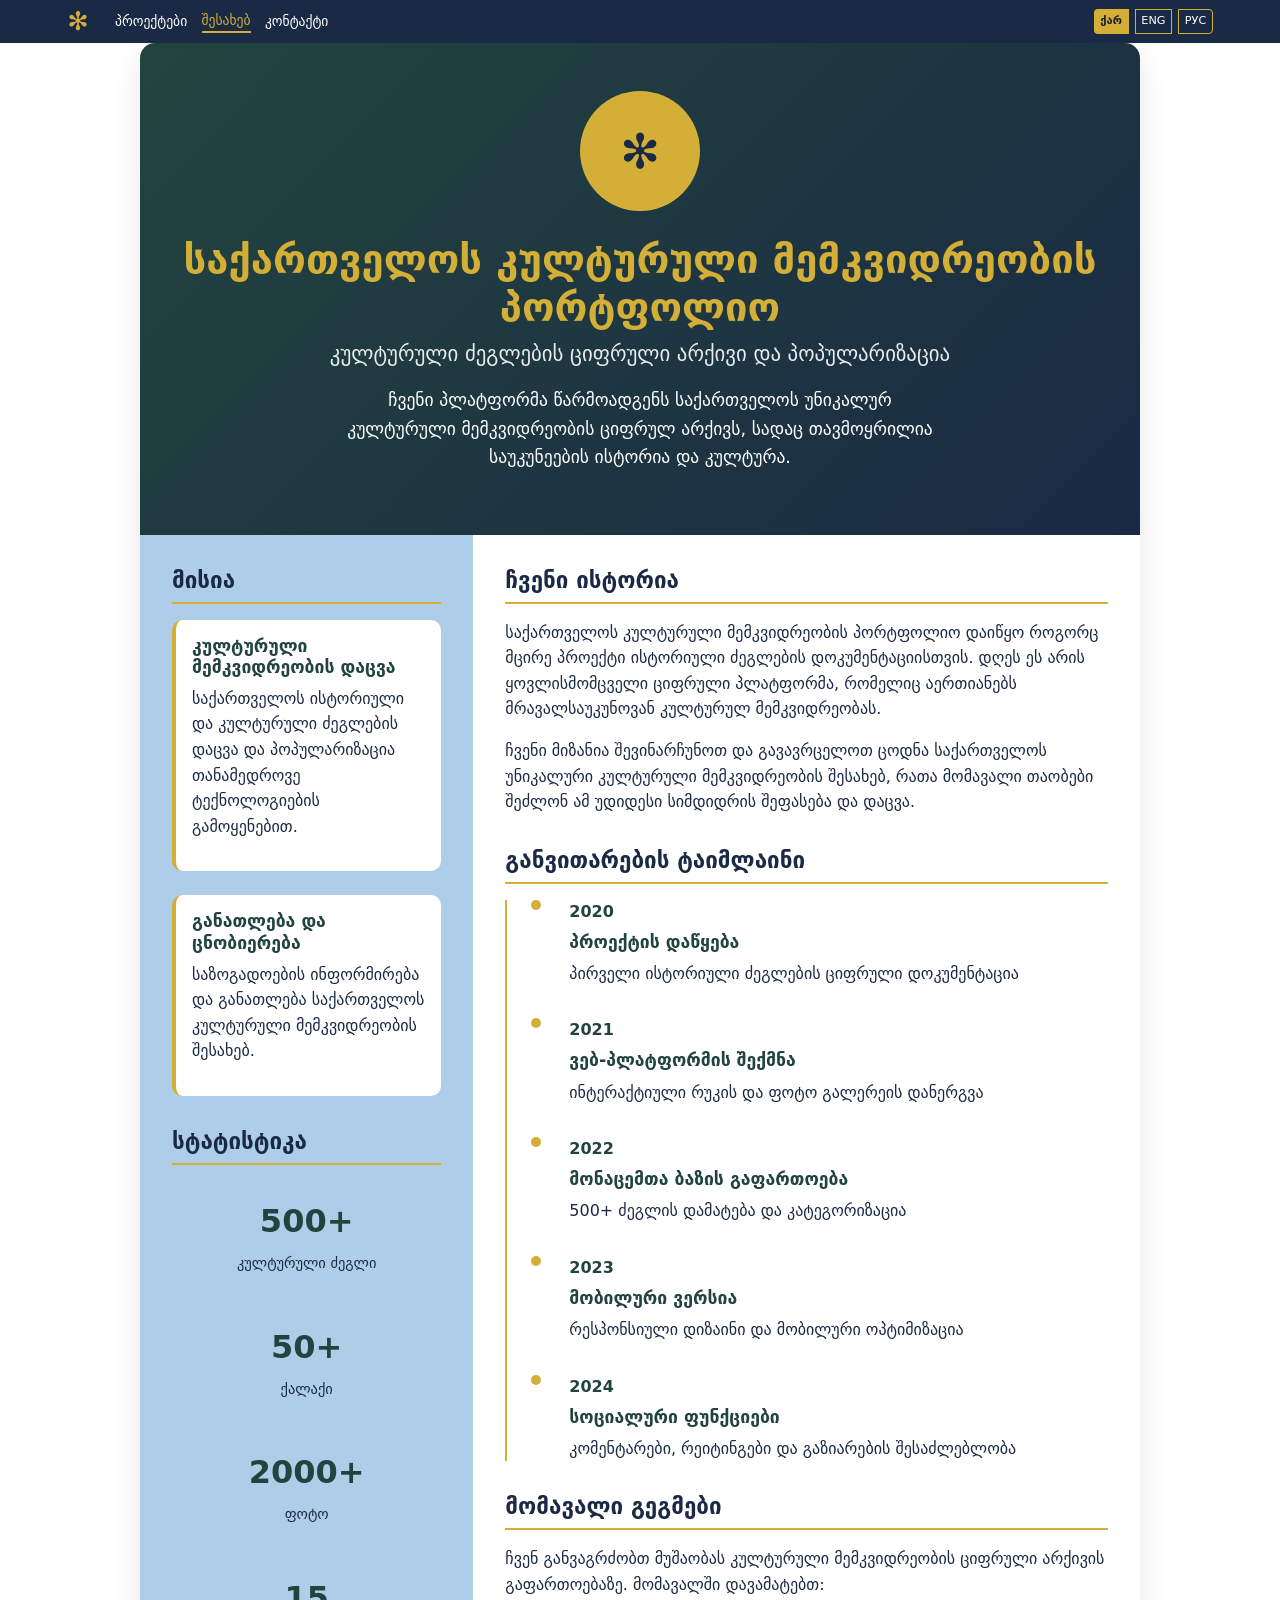
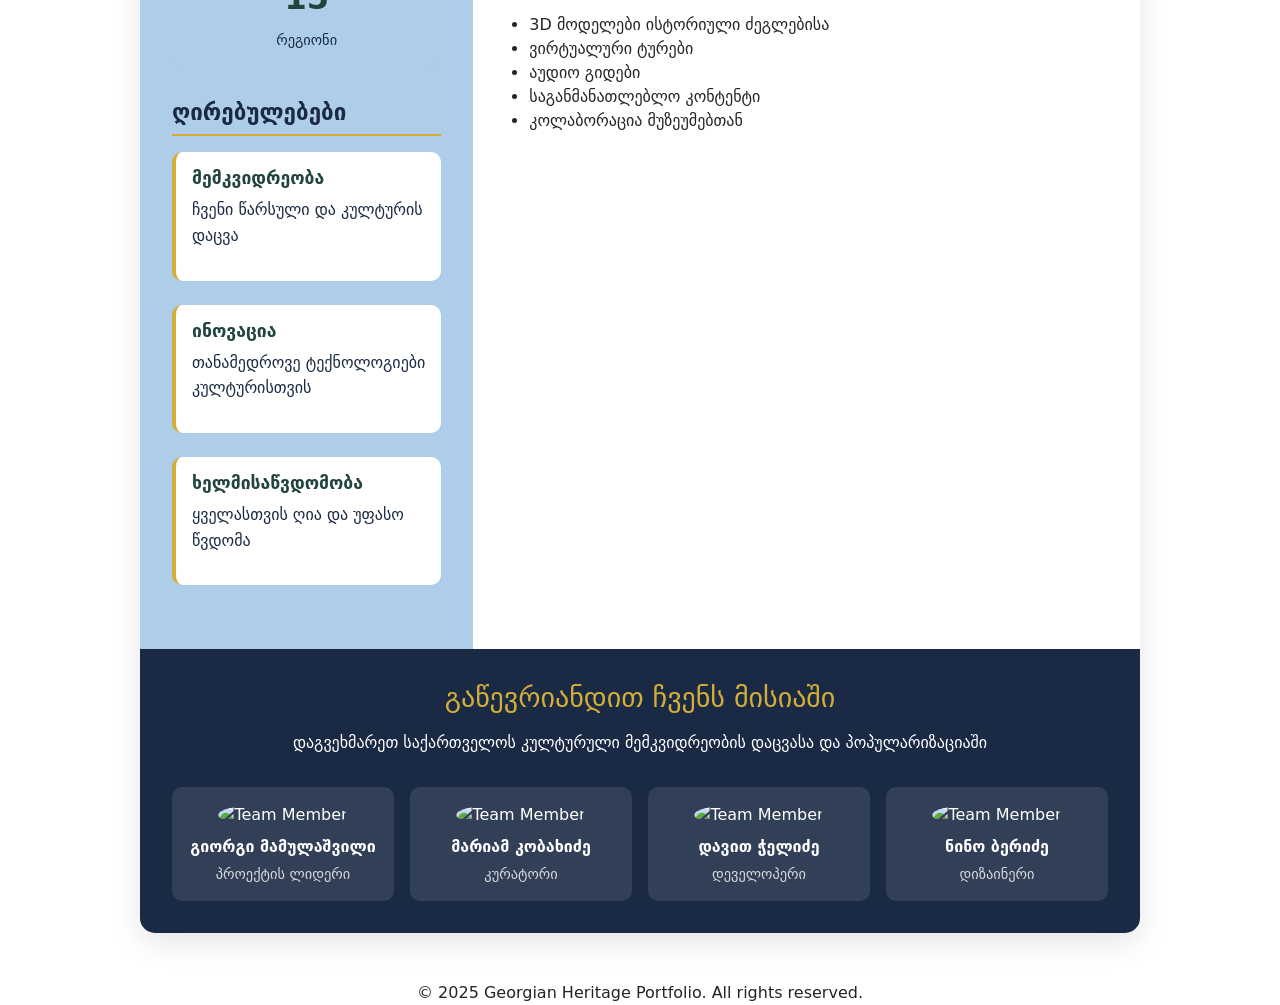
==== about.html @ e286e6bd "Publish from local CMS 2026-06-18 12:29" ====
<!DOCTYPE html>
<html lang="ka">
<head>
    <meta charset="UTF-8">
    <meta name="viewport" content="width=device-width, initial-scale=1.0"/>
    <title>About - Georgian Heritage Portfolio</title>
    <link href="https://fonts.googleapis.com/css2?family=Playfair+Display:wght@700&family=Inter:wght@400;500&display=swap" rel="stylesheet">
    <link rel="stylesheet" href="https://cdn.jsdelivr.net/npm/bootstrap@5.3.0/dist/css/bootstrap.min.css">
    <link rel="stylesheet" href="https://cdn.jsdelivr.net/npm/bootstrap-icons@1.11.0/font/bootstrap-icons.css">
    <link rel="stylesheet" href="static/style.css">
</head>
<body>
    <!-- Header / Navbar -->
    <header class="navbar">
        <div class="container navbar-inner">
            <a href="index.html" class="logo text-white text-decoration-none">✻</a>
            <button class="mobile-menu-btn" id="mobileMenuBtn" type="button" aria-label="მენიუ">
                <i class="bi bi-list"></i>
            </button>
            <nav id="mainNav">
                <a href="index.html" data-i18n="nav.projects">პროექტები</a>
                <a href="about.html" class="active" data-i18n="nav.about">შესახებ</a>
                <a href="contact.html" data-i18n="nav.contact">კონტაქტი</a>
            </nav>
            <div class="navbar-tools">
                <div class="lang-switcher btn-group btn-group-sm" role="group" aria-label="Language">
                    <a href="#" class="btn btn-outline-light" data-lang="ka">ქარ</a>
                    <a href="#" class="btn btn-outline-light" data-lang="en">ENG</a>
                    <a href="#" class="btn btn-outline-light" data-lang="ru">РУС</a>
                </div>
            </div>
        </div>
    </header>

    <main class="container mb-5">
        <style>
        .about-container {
            max-width: 1000px;
            margin: 0 auto;
            background: white;
            border-radius: 15px;
            box-shadow: 0 10px 30px rgba(0, 0, 0, 0.1);
            overflow: hidden;
        }
        .about-header {
            background: linear-gradient(135deg, var(--deep-forest-green) 0%, var(--dark-navy) 100%);
            color: white;
            padding: 3rem 2rem;
            text-align: center;
            position: relative;
        }
        .about-logo {
            width: 120px; height: 120px;
            background: var(--gold-accent);
            border-radius: 50%;
            display: flex; align-items: center; justify-content: center;
            margin: 0 auto 1.5rem;
            font-size: 3rem; font-weight: bold;
            color: var(--dark-navy);
        }
        .about-title {
            font-size: 2.5rem; font-weight: 700;
            margin-bottom: 0.5rem;
            color: var(--gold-accent);
        }
        .about-subtitle {
            font-size: 1.3rem; opacity: 0.9; margin-bottom: 1rem;
        }
        .about-intro {
            max-width: 600px; margin: 0 auto;
            font-size: 1.1rem; line-height: 1.6;
        }
        .about-main {
            display: grid;
            grid-template-columns: 1fr 2fr;
            gap: 0;
        }
        @media (max-width: 768px) {
            .about-main { grid-template-columns: 1fr; }
        }
        .about-sidebar {
            background: var(--frost-blue); padding: 2rem;
        }
        .about-content { padding: 2rem; }
        .about-section { margin-bottom: 2rem; }
        .about-section h3 {
            color: var(--dark-navy); font-size: 1.4rem; font-weight: 600;
            margin-bottom: 1rem; border-bottom: 2px solid var(--gold-accent); padding-bottom: 0.5rem;
        }
        .about-section h4 {
            color: var(--deep-forest-green); font-size: 1.1rem; font-weight: 600; margin-bottom: 0.5rem;
        }
        .about-section p {
            color: var(--dark-navy); line-height: 1.6; margin-bottom: 1rem;
        }
        .mission-item, .value-item {
            margin-bottom: 1.5rem; padding: 1rem;
            background: white; border-radius: 10px; border-left: 4px solid var(--gold-accent);
        }
        .mission-item h4, .value-item h4 { margin-bottom: 0.5rem; color: var(--deep-forest-green); }
        .stats-grid {
            display: grid; grid-template-columns: repeat(auto-fit, minmax(150px, 1fr)); gap: 1rem; margin-top: 1rem;
        }
        .stat-item {
            text-align: center; padding: 1rem; background: var(--frost-blue); border-radius: 10px;
        }
        .stat-number {
            font-size: 2rem; font-weight: bold; color: var(--deep-forest-green); display: block;
        }
        .stat-label { font-size: 0.9rem; color: var(--dark-navy); margin-top: 0.5rem; }
        .timeline { position: relative; padding-left: 2rem; }
        .timeline::before {
            content: ''; position: absolute; left: 0; top: 0; bottom: 0; width: 2px; background: var(--gold-accent);
        }
        .timeline-item { position: relative; margin-bottom: 2rem; padding-left: 2rem; }
        .timeline-item::before {
            content: ''; position: absolute; left: -6px; top: 0;
            width: 10px; height: 10px; background: var(--gold-accent); border-radius: 50%;
        }
        .timeline-year { font-weight: bold; color: var(--deep-forest-green); margin-bottom: 0.5rem; }
        .about-footer {
            background: var(--dark-navy); color: white; text-align: center; padding: 2rem;
        }
        .about-footer h3 { color: var(--gold-accent); margin-bottom: 1rem; }
        .team-grid {
            display: grid; grid-template-columns: repeat(auto-fit, minmax(200px, 1fr)); gap: 1rem; margin-top: 2rem;
        }
        .team-member {
            background: rgba(255, 255, 255, 0.1); padding: 1rem; border-radius: 10px; text-align: center;
        }
        .team-member img {
            width: 80px; height: 80px; border-radius: 50%; margin-bottom: 0.5rem; object-fit: cover;
        }
        .team-name { font-weight: 600; margin-bottom: 0.3rem; }
        .team-role { font-size: 0.9rem; opacity: 0.8; }
        </style>

        <div class="about-container">
            <header class="about-header">
                <div class="about-logo">✻</div>
                <h1 class="about-title">საქართველოს კულტურული მემკვიდრეობის პორტფოლიო</h1>
                <p class="about-subtitle">კულტურული ძეგლების ციფრული არქივი და პოპულარიზაცია</p>
                <div class="about-intro">
                    <p>ჩვენი პლატფორმა წარმოადგენს საქართველოს უნიკალურ კულტურული მემკვიდრეობის ციფრულ არქივს, სადაც თავმოყრილია საუკუნეების ისტორია და კულტურა.</p>
                </div>
            </header>

            <div class="about-main">
                <aside class="about-sidebar">
                    <section class="about-section">
                        <h3>მისია</h3>
                        <div class="mission-item">
                            <h4>კულტურული მემკვიდრეობის დაცვა</h4>
                            <p>საქართველოს ისტორიული და კულტურული ძეგლების დაცვა და პოპულარიზაცია თანამედროვე ტექნოლოგიების გამოყენებით.</p>
                        </div>
                        <div class="mission-item">
                            <h4>განათლება და ცნობიერება</h4>
                            <p>საზოგადოების ინფორმირება და განათლება საქართველოს კულტურული მემკვიდრეობის შესახებ.</p>
                        </div>
                    </section>
                    <section class="about-section">
                        <h3>სტატისტიკა</h3>
                        <div class="stats-grid">
                            <div class="stat-item"><span class="stat-number">500+</span><div class="stat-label">კულტურული ძეგლი</div></div>
                            <div class="stat-item"><span class="stat-number">50+</span><div class="stat-label">ქალაქი</div></div>
                            <div class="stat-item"><span class="stat-number">2000+</span><div class="stat-label">ფოტო</div></div>
                            <div class="stat-item"><span class="stat-number">15</span><div class="stat-label">რეგიონი</div></div>
                        </div>
                    </section>
                    <section class="about-section">
                        <h3>ღირებულებები</h3>
                        <div class="value-item"><h4>მემკვიდრეობა</h4><p>ჩვენი წარსული და კულტურის დაცვა</p></div>
                        <div class="value-item"><h4>ინოვაცია</h4><p>თანამედროვე ტექნოლოგიები კულტურისთვის</p></div>
                        <div class="value-item"><h4>ხელმისაწვდომობა</h4><p>ყველასთვის ღია და უფასო წვდომა</p></div>
                    </section>
                </aside>

                <main class="about-content">
                    <section class="about-section">
                        <h3>ჩვენი ისტორია</h3>
                        <p>საქართველოს კულტურული მემკვიდრეობის პორტფოლიო დაიწყო როგორც მცირე პროექტი ისტორიული ძეგლების დოკუმენტაციისთვის. დღეს ეს არის ყოვლისმომცველი ციფრული პლატფორმა, რომელიც აერთიანებს მრავალსაუკუნოვან კულტურულ მემკვიდრეობას.</p>
                        <p>ჩვენი მიზანია შევინარჩუნოთ და გავავრცელოთ ცოდნა საქართველოს უნიკალური კულტურული მემკვიდრეობის შესახებ, რათა მომავალი თაობები შეძლონ ამ უდიდესი სიმდიდრის შეფასება და დაცვა.</p>
                    </section>
                    <section class="about-section">
                        <h3>განვითარების ტაიმლაინი</h3>
                        <div class="timeline">
                            <div class="timeline-item"><div class="timeline-year">2020</div><h4>პროექტის დაწყება</h4><p>პირველი ისტორიული ძეგლების ციფრული დოკუმენტაცია</p></div>
                            <div class="timeline-item"><div class="timeline-year">2021</div><h4>ვებ-პლატფორმის შექმნა</h4><p>ინტერაქტიული რუკის და ფოტო გალერეის დანერგვა</p></div>
                            <div class="timeline-item"><div class="timeline-year">2022</div><h4>მონაცემთა ბაზის გაფართოება</h4><p>500+ ძეგლის დამატება და კატეგორიზაცია</p></div>
                            <div class="timeline-item"><div class="timeline-year">2023</div><h4>მობილური ვერსია</h4><p>რესპონსიული დიზაინი და მობილური ოპტიმიზაცია</p></div>
                            <div class="timeline-item"><div class="timeline-year">2024</div><h4>სოციალური ფუნქციები</h4><p>კომენტარები, რეიტინგები და გაზიარების შესაძლებლობა</p></div>
                        </div>
                    </section>
                    <section class="about-section">
                        <h3>მომავალი გეგმები</h3>
                        <p>ჩვენ განვაგრძობთ მუშაობას კულტურული მემკვიდრეობის ციფრული არქივის გაფართოებაზე. მომავალში დავამატებთ:</p>
                        <ul style="padding-left: 1.5rem;">
                            <li>3D მოდელები ისტორიული ძეგლებისა</li>
                            <li>ვირტუალური ტურები</li>
                            <li>აუდიო გიდები</li>
                            <li>საგანმანათლებლო კონტენტი</li>
                            <li>კოლაბორაცია მუზეუმებთან</li>
                        </ul>
                    </section>
                </main>
            </div>

            <footer class="about-footer">
                <h3>გაწევრიანდით ჩვენს მისიაში</h3>
                <p>დაგვეხმარეთ საქართველოს კულტურული მემკვიდრეობის დაცვასა და პოპულარიზაციაში</p>
                <div class="team-grid">
                    <div class="team-member">
                        <img src="https://images.unsplash.com/photo-1472099645785-5658abf4ff4e?w=200&h=200&fit=crop&crop=face" alt="Team Member">
                        <div class="team-name">გიორგი მამულაშვილი</div>
                        <div class="team-role">პროექტის ლიდერი</div>
                    </div>
                    <div class="team-member">
                        <img src="https://images.unsplash.com/photo-1494790108755-2616b612b786?w=200&h=200&fit=crop&crop=face" alt="Team Member">
                        <div class="team-name">მარიამ კობახიძე</div>
                        <div class="team-role">კურატორი</div>
                    </div>
                    <div class="team-member">
                        <img src="https://images.unsplash.com/photo-1507003211169-0a1dd7228f2d?w=200&h=200&fit=crop&crop=face" alt="Team Member">
                        <div class="team-name">დავით ჭელიძე</div>
                        <div class="team-role">დეველოპერი</div>
                    </div>
                    <div class="team-member">
                        <img src="https://images.unsplash.com/photo-1438761681033-6461ffad8d80?w=200&h=200&fit=crop&crop=face" alt="Team Member">
                        <div class="team-name">ნინო ბერიძე</div>
                        <div class="team-role">დიზაინერი</div>
                    </div>
                </div>
            </footer>
        </div>
    </main>

    <footer>
        <div class="container text-center">
            &copy; 2025 Georgian Heritage Portfolio. All rights reserved.
        </div>
    </footer>

    <script src="https://cdn.jsdelivr.net/npm/bootstrap@5.3.0/dist/js/bootstrap.bundle.min.js"></script>
    <script src="static/i18n.js"></script>
    <script>
    var mobileMenuBtn = document.getElementById('mobileMenuBtn');
    var mainNav = document.getElementById('mainNav');
    function checkScreenSize() { if (window.innerWidth > 991) mainNav.classList.remove('mobile-menu-open'); }
    mobileMenuBtn.addEventListener('click', function() { mainNav.classList.toggle('mobile-menu-open'); });
    document.querySelectorAll('#mainNav a').forEach(function(link) {
        link.addEventListener('click', function() { mainNav.classList.remove('mobile-menu-open'); });
    });
    checkScreenSize();
    window.addEventListener('resize', checkScreenSize);
    </script>
</body>
</html>
---- static/style.css ----
/* ===== ROOT COLORS ===== */
:root {
  --frost-blue: #ADCDE9;
  --deep-forest-green: #22443E;
  --snow-white: #FAFAFA;
  --gold-accent: #D4AF37;
  --dark-navy: #1A2A44;
}

/* ===== RESET & BASE ===== */
* {
  margin: 0; 
  padding: 0; 
  box-sizing: border-box;
}

html, body {
  margin: 0;
  padding: 0;
  overflow-x: hidden;
}

.container {
  max-width: 1200px;
  margin: 0 auto;
  padding: 0 20px;
}

/* Mobile container adjustments */
@media (max-width: 576px) {
  .container {
    padding: 0 15px;
  }
}

img { 
  width: 100%; 
  height: 100%; 
  object-fit: cover; 
}

/* ===== NAVBAR ===== */
.navbar, .bg-primary {
  background: var(--dark-navy) !important;
  padding: 0.55rem 0;
  position: sticky; 
  top: 0; 
  z-index: 1030;
}

.navbar-inner {
  display: flex;
  align-items: center;
  gap: 0.5rem 0.75rem;
  flex-wrap: nowrap;
}

.navbar .logo {
  flex: 0 0 auto;
  font-size: 1.6rem;
  line-height: 1;
  color: var(--gold-accent) !important;
}

nav#mainNav {
  display: flex;
  align-items: center;
  flex: 0 1 auto;
  min-width: 0;
}

.navbar-tools {
  display: flex;
  align-items: center;
  gap: 0.35rem;
  margin-left: auto;
  flex: 0 0 auto;
}

.navbar-search {
  margin: 0;
}

.navbar-search .form-control {
  width: 9.5rem;
  min-width: 5.5rem;
}

.navbar-tools .btn-outline-light {
  padding: 0.2rem 0.45rem;
  font-size: 0.78rem;
  white-space: nowrap;
}

.lang-switcher .btn {
  padding: 0.15rem 0.35rem;
  font-size: 0.7rem;
}

.navbar .container, .bg-primary .container {
  display: flex; 
  justify-content: space-between; 
  align-items: center;
}

.logo, a.text-white {
  font-size: 2rem; 
  color: var(--gold-accent) !important;
  text-decoration: none !important;
}

/* Mobile logo */
@media (max-width: 768px) {
  .logo, a.text-white {
    font-size: 1.5rem;
  }
}

nav a, .navbar a, .bg-primary a {
  color: white; 
  margin: 0 0.45rem; 
  text-decoration: none; 
  font-weight: 500;
  font-size: 0.85rem;
  white-space: nowrap;
  transition: 0.3s;
}

nav a:hover, nav a.active, 
.navbar a:hover, .navbar a.active {
  color: var(--gold-accent) !important;
  border-bottom: 2px solid var(--gold-accent);
}

.search, .bi { 
  font-size: 1.3rem; 
  cursor: pointer; 
}

/* Mobile Menu Button */
.mobile-menu-btn {
  display: flex;
  background: transparent;
  border: none;
  color: var(--gold-accent);
  font-size: 1.5rem;
  cursor: pointer;
  padding: 0.5rem;
}

/* Hide mobile menu button on desktop */
@media (min-width: 992px) {
  .mobile-menu-btn {
    display: none !important;
  }
  
  nav#mainNav {
    display: flex !important;
  }
}


/* Map styling */
#map {
  border-radius: 15px;
  box-shadow: 0 10px 30px rgba(0, 0, 0, 0.3);
}

/* Mobile map adjustments */
@media (max-width: 768px) {
  #map {
    height: 250px !important;
    margin-top: 20px;
    margin-bottom: 15px;
  }
}

@media (max-width: 480px) {
  #map {
    height: 200px !important;
    margin-top: 15px;
    margin-bottom: 10px;
  }
}

.hero p {
  font-size: 1.3rem;
  margin-bottom: 1.5rem;
  color: var(--frost-blue);
}

.cta-btn {
  background: var(--gold-accent);
  color: var(--dark-navy);
  border: none;
  padding: 1rem 2rem;
  font-weight: bold;
  font-size: 1rem;
  border-radius: 4px;
  cursor: pointer;
  transition: 0.3s;
}

.cta-btn:hover {
  background: white;
  color: var(--dark-navy);
}

/* ===== CARDS ===== */
.cards, .project-card, .card {
  display: flex;
  gap: 2rem;
  margin: 1rem auto;
  flex-wrap: wrap;
  justify-content: center;
}

.card, .project-card {
  width: 300px;
  background: var(--dark-navy);
  border-radius: 16px;
  overflow: hidden;
  box-shadow: 0 10px 20px rgba(0,0,0,0.1);
  transition: transform 0.3s;
  color: white;
}

.card:hover, .project-card:hover {
  transform: translateY(-10px);
}

.card img, .card-img-top {
  height: 200px;
  border-radius: 16px 16px 16px 16px; /* Rounded top corners only */
}

.card h3, .card h5, .card-title {
  color: white;
  text-align: center;
  padding: 0.5rem 0 0.5rem;
  font-size: 1.4rem;
}

/* Mobile card titles */
@media (max-width: 576px) {
  .card h3, .card h5, .card-title {
    font-size: 1.2rem;
    padding: 0.4rem 0 0.4rem;
  }
}




/* ===== BUTTON STYLES ===== */
.btn-outline-light {
  color: white;
  border-color: var(--gold-accent);
}

.btn-outline-light:hover {
  background-color: var(--gold-accent);
  color: var(--dark-navy);
  border-color: var(--gold-accent);
}

.btn-light {
  background-color: var(--gold-accent);
  color: var(--dark-navy);
  border-color: var(--gold-accent);
}

.btn-light:hover {
  background-color: white;
  color: var(--dark-navy);
  border-color: white;
}

/* ===== FLASH MESSAGES ===== */
.alert {
  margin-bottom: 1rem;
}

/* Mobile flash messages */
@media (max-width: 576px) {
  .alert {
    margin-bottom: 0.5rem;
    padding: 0.75rem 1rem;
    font-size: 0.9rem;
  }
}

/* ===== MAIN CONTENT ===== */
main.container {
  margin-bottom: 2rem;
}

/* Mobile main content */
@media (max-width: 576px) {
  main.container {
    margin-bottom: 1rem;
  }
}

/* ===== USER MENU ===== */
.dropdown-menu {
  background: var(--dark-navy);
  border: 1px solid var(--gold-accent);
}

.dropdown-item {
  color: white;
}

.dropdown-item:hover {
  background: var(--gold-accent);
  color: var(--dark-navy);
}

/* Mobile user menu */
@media (max-width: 768px) {
  .dropdown-toggle {
    font-size: 0.9rem;
    padding: 0.4rem 0.8rem;
  }

  .dropdown-menu {
    min-width: 200px;
  }
}

/* ===== FILTERS ===== */
.form-check-label {
  color: var(--dark-navy);
}

/* ===== RESPONSIVE ===== */
@media (max-width: 991px) {
  /* Navbar mobile */
  .navbar-inner {
    flex-wrap: wrap;
    gap: 0.5rem;
    padding: 0.5rem 0;
    width: 100%;
  }

  .navbar-tools {
    order: 3;
    width: 100%;
    margin-left: 0;
    justify-content: flex-start;
    flex-wrap: wrap;
  }

  .mobile-menu-btn {
    margin-left: auto;
  }

  nav#mainNav {
    display: none;
    order: 4;
    width: 100%;
  }

  nav.mobile-menu-open {
    display: flex;
    flex-direction: column;
    width: 100%;
    background: var(--dark-navy);
    padding: 0.5rem 0;
  }

  nav a {
    margin: 0.35rem 0;
    padding: 0.35rem 0.5rem;
  }

  /* Hero mobile */
  .hero {
    height: 50vh;
    align-items: flex-end;
    padding-bottom: 2rem;
    text-align: center;
  }

 

  .cta-btn {
    padding: 0.8rem 1.5rem;
    font-size: 0.9rem;
    width: 100%;
    max-width: 300px;
  }

  /* Cards mobile */
  #projectsContainer {
    flex-wrap: wrap !important;
    justify-content: center;
    gap: 16px !important;
  }

  .project-card, .card {
    width: 100% !important;
    max-width: 300px !important;
    flex: 0 0 auto !important;
  }

  /* Filters mobile */
  .offcanvas {
    width: 100% !important;
  }

  .form-check-label {
    font-size: 0.95rem;
  }

  h6 {
    font-size: 1rem;
  }

  /* Buttons mobile */
  .btn-outline-light {
    padding: 0.5rem 1rem;
    font-size: 0.85rem;
  }

  
  /* Search input mobile */
  input.form-control {
    font-size: 16px; /* Prevents zoom on iOS */
    width: 150px !important;
  }
}

@media (max-width: 480px) {
  .hero h1 {
    font-size: 2rem;
  }

  .hero {
    height: 40vh;
  }

  .card, .project-card {
    width: 100% !important;
    max-width: 100% !important;
  }

  .card img, .card-img-top {
    height: 250px;
    object-fit: cover;
    border-radius: 16px 16px 0 0;
  }

  nav a {
    margin: 0;
    padding: 0.75rem 1rem;
    font-size: 1rem;
    display: block;
    text-align: center;
    border-radius: 4px;
  }

  .btn-outline-light {
    padding: 0.4rem 0.8rem;
    font-size: 0.75rem;
  }

  footer {
    font-size: 0.85rem;
    padding: 1.5rem 0;
  }
}

/* ===== TOUCH DEVICE OPTIMIZATIONS ===== */
@media (hover: none) and (pointer: coarse) {
  /* Touch devices - remove hover effects that don't work */
  .card:hover, .project-card:hover {
    transform: none;
  }

  /* Make touch targets bigger */
  button, a, .clickable-card {
    min-height: 44px;
    min-width: 44px;
    display: inline-flex;
    align-items: center;
    justify-content: center;
  }

  /* Larger touch targets for form elements */
  input, select, textarea {
    min-height: 44px;
    font-size: 16px;
  }

  /* Filter checkboxes need larger touch targets */
  .form-check-input {
    width: 20px;
    height: 20px;
    margin-top: 0.1rem;
  }

  .form-check-label {
    padding-left: 0.5rem;
    min-height: 24px;
    display: flex;
    align-items: center;
  }
}

.fb-like-active {
    color: #1877f2 !important;
}

.fb-emoji {
    font-size: 16px;
    cursor: pointer;
    margin: 0 4px;
}

.fb-loading {
    opacity: 0.6;
    pointer-events: none;
}

/* Responsive adjustments */
@media (max-width: 768px) {
    .fb-comment {
        margin-bottom: 12px;
    }
    
    .fb-comment-avatar {
        width: 28px;
        height: 28px;
        margin-right: 6px;
    }
    
    .fb-compose-input {
        font-size: 14px;
    }
    
    .fb-comment-media img {
        max-width: 200px;
    }
}

/* Animation for new comments */
@keyframes slideIn {
    from {
        opacity: 0;
        transform: translateY(-10px);
    }
    to {
        opacity: 1;
        transform: translateY(0);
    }
}

.fb-new-comment {
    animation: slideIn 0.3s ease-out;
}

/* Category Filter Styles */
.filter-checkbox {
    margin-right: 8px;
}

/* Mobile responsive styles for category filters */
@media (max-width: 576px) {
    .form-check {
        margin-bottom: 8px;
    }
    
    .form-check-label {
        font-size: 0.9rem;
        white-space: nowrap;
        overflow: hidden;
        text-overflow: ellipsis;
    }
    
    h6 {
        font-weight: bold;
        margin-bottom: 10px;
        color: #495057;
        border-bottom: 2px solid #dee2e6;
        padding-bottom: 5px;
    }
    
    .row.mb-4 {
        background-color: #f8f9fa;
        padding: 15px;
        border-radius: 8px;
        border: 1px solid #dee2e6;
        margin-bottom: 20px !important;
    }
    
    .col-6 {
        padding-left: 8px;
        padding-right: 8px;
    }
}

@media (min-width: 577px) and (max-width: 768px) {
    .form-check-label {
        font-size: 0.95rem;
    }
    
    .row.mb-4 {
        background-color: #f8f9fa;
        padding: 12px;
        border-radius: 6px;
        border: 1px solid #dee2e6;
    }
}

/* Sidepanel Styles */
.offcanvas {
    width: 300px !important;
}

.offcanvas-header {
    background-color: #f8f9fa;
    border-bottom: 1px solid #dee2e6;
}

.offcanvas-title {
    color: #495057;
    font-weight: 600;
}

.filter-section {
    border-bottom: 1px solid #e9ecef;
    padding-bottom: 1rem;
    margin-bottom: 1rem;
}

.filter-section:last-child {
    border-bottom: none;
    margin-bottom: 0;
}

/* Mobile responsiveness for sidepanel */
@media (max-width: 576px) {
    .offcanvas {
        width: 280px !important;
    }
    
    .offcanvas-body {
        padding: 1rem;
    }
    
    .form-check {
        margin-bottom: 10px;
    }
    
    .form-check-input {
        margin-top: 0.25rem;
    }

    /* Make filter button smaller on very small screens */
    .btn-outline-light {
        padding: 0.4rem 0.8rem;
        font-size: 0.8rem;
    }
}

/* Project Description Styling */
.project-description {
    white-space: pre-line;
    word-wrap: break-word;
    line-height: 1.6;
    font-family: inherit;
    font-size: 1rem;
}

.project-description p {
    margin-bottom: 1rem;
}

/* Remove excessive line breaks in description */
.project-description br + br {
    display: none;
}

/* Clickable Project Cards */
.clickable-card {
    transition: transform 0.2s ease, box-shadow 0.2s ease;
}

.clickable-card:hover {
    transform: translateY(-5px);
    box-shadow: 0 8px 25px rgba(0, 0, 0, 0.15) !important;
}

.clickable-card:hover .card {
    border-color: #0d6efd;
}

.clickable-card:active {
    transform: translateY(-2px);
}

/* Make sure images in clickable cards are not selectable */
.clickable-card img {
    user-select: none;
    -webkit-user-select: none;
    -moz-user-select: none;
    -ms-user-select: none;
}

/* Center project card titles */
.card-title {
    text-align: center;
}

/* Reduce spacing in project cards */
.card .card-body {
    padding: 0.5rem 1rem;  /* Reduced from Bootstrap's default 1rem */
}
.project-title {
  color: var(--dark-navy);  /* მუქი ფერი ღია ფონზე */
  font-size: 2rem;  /* გამსხვილებული ზომა */
  font-weight: 600;
  text-align: center;
  margin-bottom: 2rem;
}

/* Mobile version of project title */
@media (max-width: 767px) {
  .project-title {
    font-size: 1.8rem;  /* Smaller on mobile */
    margin-bottom: 1.5rem;
  }
}

.lang-switcher .btn.active,
.lang-switcher .btn.active:hover,
.lang-switcher .btn.active:focus {
  background-color: var(--gold-accent, #c9a227) !important;
  border-color: var(--gold-accent, #c9a227) !important;
  color: #1a1a2e !important;
  font-weight: 600;
}
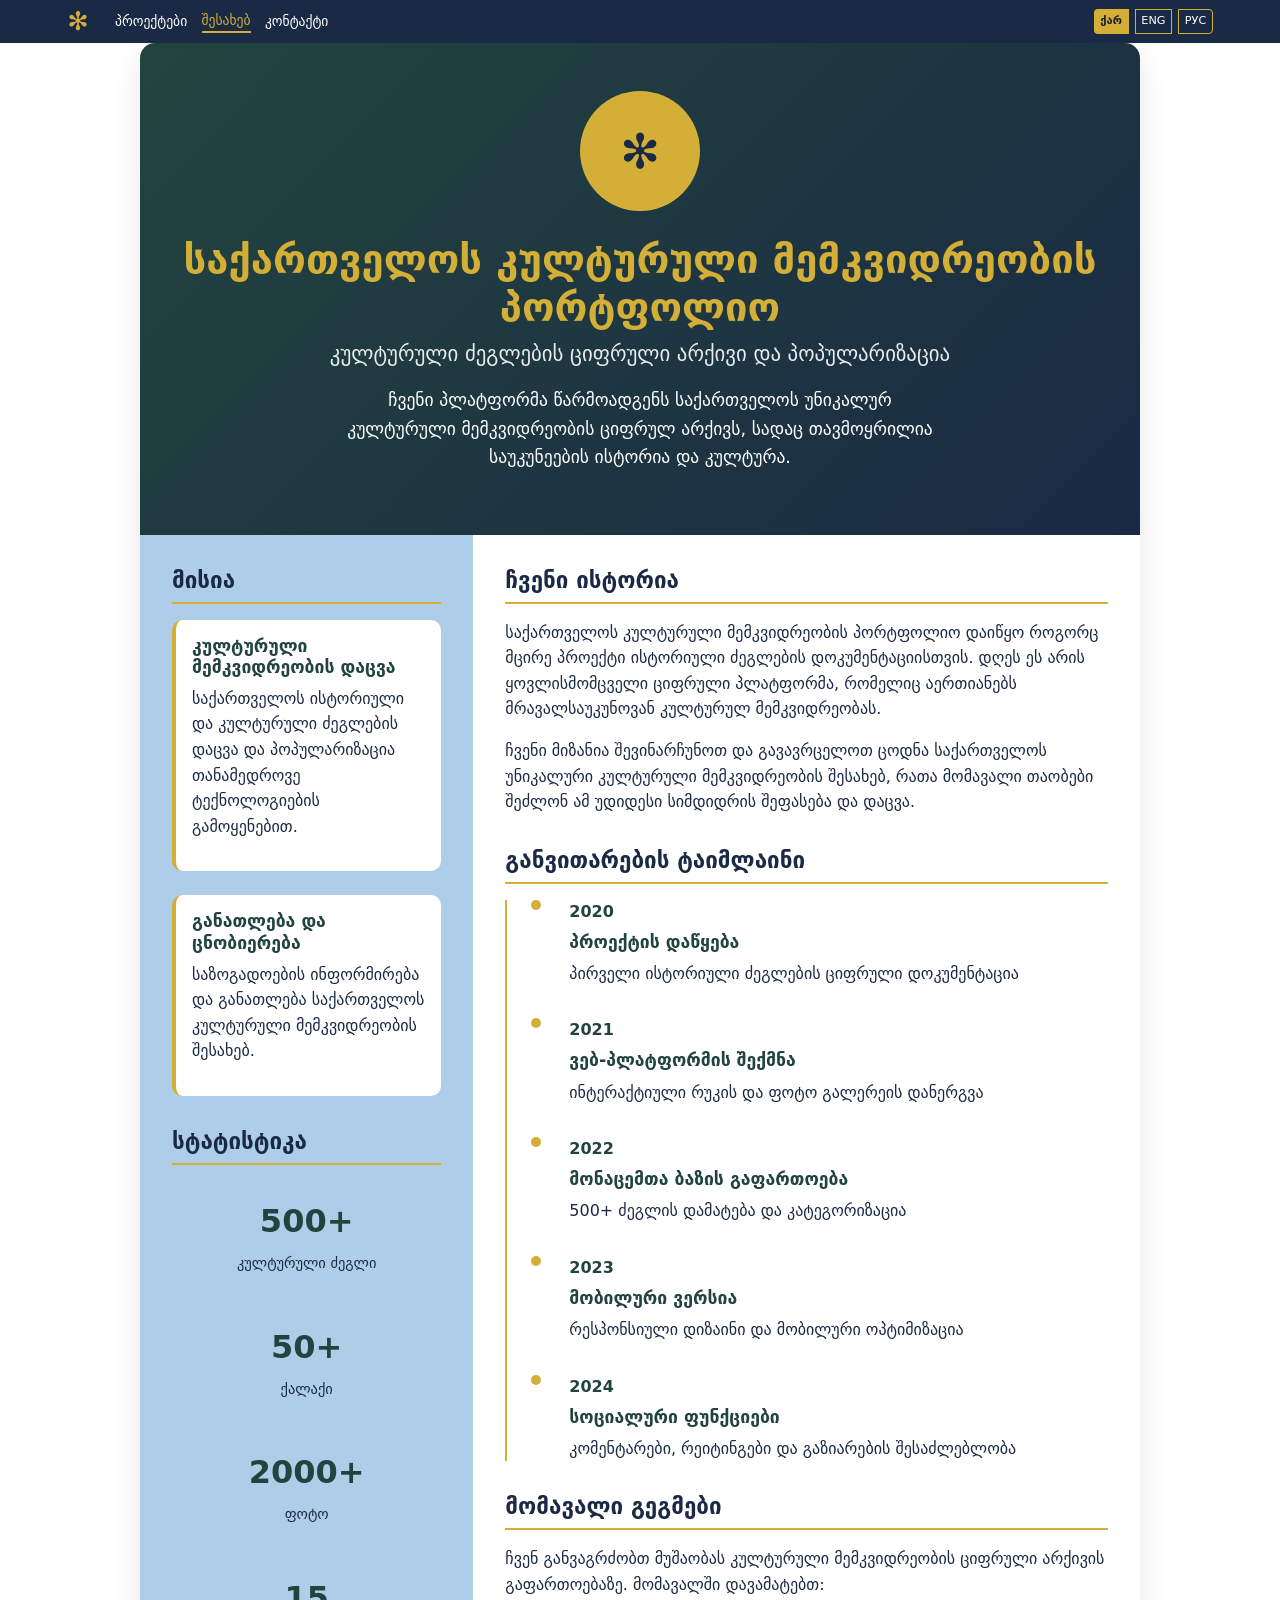
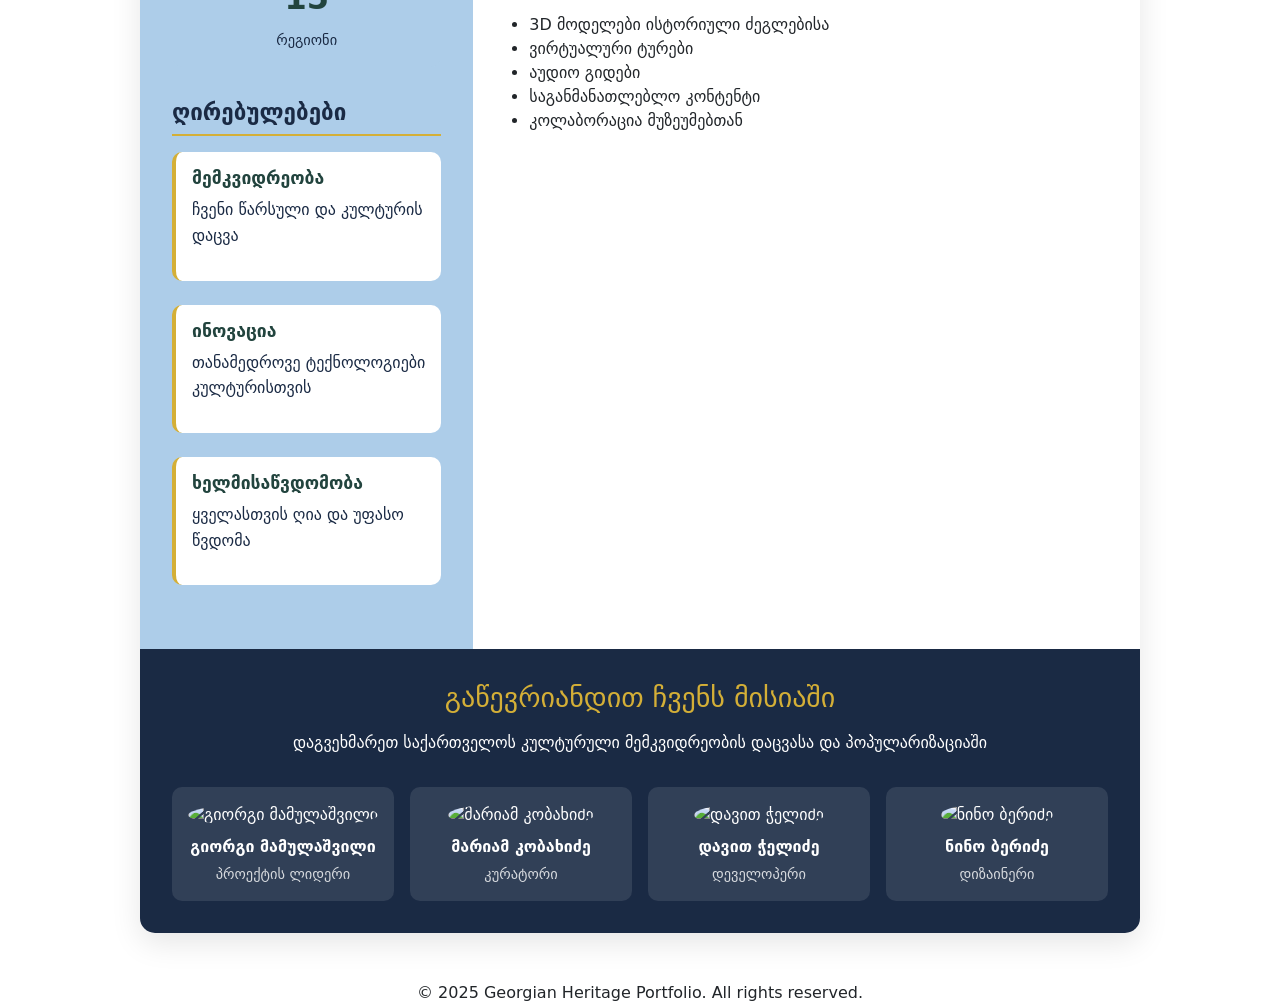
==== commit 1913210d: "Publish from local CMS 2026-06-18 14:11" ====
--- a/about.html
+++ b/about.html
@@ -3,235 +3,468 @@
 <head>
     <meta charset="UTF-8">
     <meta name="viewport" content="width=device-width, initial-scale=1.0"/>
-    <title>About - Georgian Heritage Portfolio</title>
+    <title>Kepu</title>
+    <link rel="icon" href="static/favicon.svg" type="image/svg+xml">
+<link rel="apple-touch-icon" href="static/favicon.svg">
     <link href="https://fonts.googleapis.com/css2?family=Playfair+Display:wght@700&family=Inter:wght@400;500&display=swap" rel="stylesheet">
     <link rel="stylesheet" href="https://cdn.jsdelivr.net/npm/bootstrap@5.3.0/dist/css/bootstrap.min.css">
     <link rel="stylesheet" href="https://cdn.jsdelivr.net/npm/bootstrap-icons@1.11.0/font/bootstrap-icons.css">
     <link rel="stylesheet" href="static/style.css">
 </head>
 <body>
-    <!-- Header / Navbar -->
-    <header class="navbar">
-        <div class="container navbar-inner">
+    
+    
+<header class="navbar">
+    <div class="container navbar-inner">
+        <div class="navbar-start">
             <a href="index.html" class="logo text-white text-decoration-none">✻</a>
             <button class="mobile-menu-btn" id="mobileMenuBtn" type="button" aria-label="მენიუ">
                 <i class="bi bi-list"></i>
             </button>
             <nav id="mainNav">
-                <a href="index.html" data-i18n="nav.projects">პროექტები</a>
+                <a href="index.html" class="" data-i18n="nav.projects">პროექტები</a>
                 <a href="about.html" class="active" data-i18n="nav.about">შესახებ</a>
-                <a href="contact.html" data-i18n="nav.contact">კონტაქტი</a>
+                <a href="contact.html" class="" data-i18n="nav.contact">კონტაქტი</a>
             </nav>
-            <div class="navbar-tools">
-                <div class="lang-switcher btn-group btn-group-sm" role="group" aria-label="Language">
-                    <a href="#" class="btn btn-outline-light" data-lang="ka">ქარ</a>
-                    <a href="#" class="btn btn-outline-light" data-lang="en">ENG</a>
-                    <a href="#" class="btn btn-outline-light" data-lang="ru">РУС</a>
-                </div>
+        </div>
+        
+        <div class="navbar-end">
+            
+            <div class="lang-switcher btn-group btn-group-sm" role="group" aria-label="Language">
+                <a href="#" class="btn btn-outline-light" data-lang="ka">ქარ</a>
+                <a href="#" class="btn btn-outline-light" data-lang="en">ENG</a>
+                <a href="#" class="btn btn-outline-light" data-lang="ru">РУС</a>
             </div>
         </div>
-    </header>
+    </div>
+</header>
 
     <main class="container mb-5">
         <style>
-        .about-container {
-            max-width: 1000px;
-            margin: 0 auto;
-            background: white;
-            border-radius: 15px;
-            box-shadow: 0 10px 30px rgba(0, 0, 0, 0.1);
-            overflow: hidden;
-        }
-        .about-header {
-            background: linear-gradient(135deg, var(--deep-forest-green) 0%, var(--dark-navy) 100%);
-            color: white;
-            padding: 3rem 2rem;
-            text-align: center;
-            position: relative;
-        }
-        .about-logo {
-            width: 120px; height: 120px;
-            background: var(--gold-accent);
-            border-radius: 50%;
-            display: flex; align-items: center; justify-content: center;
-            margin: 0 auto 1.5rem;
-            font-size: 3rem; font-weight: bold;
-            color: var(--dark-navy);
-        }
-        .about-title {
-            font-size: 2.5rem; font-weight: 700;
-            margin-bottom: 0.5rem;
-            color: var(--gold-accent);
-        }
-        .about-subtitle {
-            font-size: 1.3rem; opacity: 0.9; margin-bottom: 1rem;
-        }
-        .about-intro {
-            max-width: 600px; margin: 0 auto;
-            font-size: 1.1rem; line-height: 1.6;
-        }
-        .about-main {
-            display: grid;
-            grid-template-columns: 1fr 2fr;
-            gap: 0;
-        }
-        @media (max-width: 768px) {
-            .about-main { grid-template-columns: 1fr; }
-        }
-        .about-sidebar {
-            background: var(--frost-blue); padding: 2rem;
-        }
-        .about-content { padding: 2rem; }
-        .about-section { margin-bottom: 2rem; }
-        .about-section h3 {
-            color: var(--dark-navy); font-size: 1.4rem; font-weight: 600;
-            margin-bottom: 1rem; border-bottom: 2px solid var(--gold-accent); padding-bottom: 0.5rem;
-        }
-        .about-section h4 {
-            color: var(--deep-forest-green); font-size: 1.1rem; font-weight: 600; margin-bottom: 0.5rem;
-        }
-        .about-section p {
-            color: var(--dark-navy); line-height: 1.6; margin-bottom: 1rem;
-        }
-        .mission-item, .value-item {
-            margin-bottom: 1.5rem; padding: 1rem;
-            background: white; border-radius: 10px; border-left: 4px solid var(--gold-accent);
-        }
-        .mission-item h4, .value-item h4 { margin-bottom: 0.5rem; color: var(--deep-forest-green); }
-        .stats-grid {
-            display: grid; grid-template-columns: repeat(auto-fit, minmax(150px, 1fr)); gap: 1rem; margin-top: 1rem;
-        }
-        .stat-item {
-            text-align: center; padding: 1rem; background: var(--frost-blue); border-radius: 10px;
-        }
-        .stat-number {
-            font-size: 2rem; font-weight: bold; color: var(--deep-forest-green); display: block;
-        }
-        .stat-label { font-size: 0.9rem; color: var(--dark-navy); margin-top: 0.5rem; }
-        .timeline { position: relative; padding-left: 2rem; }
-        .timeline::before {
-            content: ''; position: absolute; left: 0; top: 0; bottom: 0; width: 2px; background: var(--gold-accent);
-        }
-        .timeline-item { position: relative; margin-bottom: 2rem; padding-left: 2rem; }
-        .timeline-item::before {
-            content: ''; position: absolute; left: -6px; top: 0;
-            width: 10px; height: 10px; background: var(--gold-accent); border-radius: 50%;
-        }
-        .timeline-year { font-weight: bold; color: var(--deep-forest-green); margin-bottom: 0.5rem; }
-        .about-footer {
-            background: var(--dark-navy); color: white; text-align: center; padding: 2rem;
-        }
-        .about-footer h3 { color: var(--gold-accent); margin-bottom: 1rem; }
-        .team-grid {
-            display: grid; grid-template-columns: repeat(auto-fit, minmax(200px, 1fr)); gap: 1rem; margin-top: 2rem;
-        }
-        .team-member {
-            background: rgba(255, 255, 255, 0.1); padding: 1rem; border-radius: 10px; text-align: center;
-        }
-        .team-member img {
-            width: 80px; height: 80px; border-radius: 50%; margin-bottom: 0.5rem; object-fit: cover;
-        }
-        .team-name { font-weight: 600; margin-bottom: 0.3rem; }
-        .team-role { font-size: 0.9rem; opacity: 0.8; }
-        </style>
-
+.about-container {
+    max-width: 1000px;
+    margin: 0 auto;
+    background: white;
+    border-radius: 15px;
+    box-shadow: 0 10px 30px rgba(0, 0, 0, 0.1);
+    overflow: hidden;
+}
+
+.about-header {
+    background: linear-gradient(135deg, var(--deep-forest-green) 0%, var(--dark-navy) 100%);
+    color: white;
+    padding: 3rem 2rem;
+    text-align: center;
+    position: relative;
+}
+
+.about-logo {
+    width: 120px;
+    height: 120px;
+    background: var(--gold-accent);
+    border-radius: 50%;
+    display: flex;
+    align-items: center;
+    justify-content: center;
+    margin: 0 auto 1.5rem;
+    font-size: 3rem;
+    font-weight: bold;
+    color: var(--dark-navy);
+}
+
+.about-title {
+    font-size: 2.5rem;
+    font-weight: 700;
+    margin-bottom: 0.5rem;
+    color: var(--gold-accent);
+}
+
+.about-subtitle {
+    font-size: 1.3rem;
+    opacity: 0.9;
+    margin-bottom: 1rem;
+}
+
+.about-intro {
+    max-width: 600px;
+    margin: 0 auto;
+    font-size: 1.1rem;
+    line-height: 1.6;
+}
+
+.about-main {
+    display: grid;
+    grid-template-columns: 1fr 2fr;
+    gap: 0;
+}
+
+@media (max-width: 768px) {
+    .about-main {
+        grid-template-columns: 1fr;
+    }
+}
+
+.about-sidebar {
+    background: var(--frost-blue);
+    padding: 2rem;
+}
+
+.about-content {
+    padding: 2rem;
+}
+
+.about-section {
+    margin-bottom: 2rem;
+}
+
+.about-section h3 {
+    color: var(--dark-navy);
+    font-size: 1.4rem;
+    font-weight: 600;
+    margin-bottom: 1rem;
+    border-bottom: 2px solid var(--gold-accent);
+    padding-bottom: 0.5rem;
+}
+
+.about-section h4 {
+    color: var(--deep-forest-green);
+    font-size: 1.1rem;
+    font-weight: 600;
+    margin-bottom: 0.5rem;
+}
+
+.about-section p {
+    color: var(--dark-navy);
+    line-height: 1.6;
+    margin-bottom: 1rem;
+}
+
+.mission-item, .value-item {
+    margin-bottom: 1.5rem;
+    padding: 1rem;
+    background: white;
+    border-radius: 10px;
+    border-left: 4px solid var(--gold-accent);
+}
+
+.mission-item h4, .value-item h4 {
+    margin-bottom: 0.5rem;
+    color: var(--deep-forest-green);
+}
+
+.stats-grid {
+    display: grid;
+    grid-template-columns: repeat(auto-fit, minmax(150px, 1fr));
+    gap: 1rem;
+    margin-top: 1rem;
+}
+
+.stat-item {
+    text-align: center;
+    padding: 1rem;
+    background: var(--frost-blue);
+    border-radius: 10px;
+}
+
+.stat-number {
+    font-size: 2rem;
+    font-weight: bold;
+    color: var(--deep-forest-green);
+    display: block;
+}
+
+.stat-label {
+    font-size: 0.9rem;
+    color: var(--dark-navy);
+    margin-top: 0.5rem;
+}
+
+.timeline {
+    position: relative;
+    padding-left: 2rem;
+}
+
+.timeline::before {
+    content: '';
+    position: absolute;
+    left: 0;
+    top: 0;
+    bottom: 0;
+    width: 2px;
+    background: var(--gold-accent);
+}
+
+.timeline-item {
+    position: relative;
+    margin-bottom: 2rem;
+    padding-left: 2rem;
+}
+
+.timeline-item::before {
+    content: '';
+    position: absolute;
+    left: -6px;
+    top: 0;
+    width: 10px;
+    height: 10px;
+    background: var(--gold-accent);
+    border-radius: 50%;
+}
+
+.timeline-year {
+    font-weight: bold;
+    color: var(--deep-forest-green);
+    margin-bottom: 0.5rem;
+}
+
+.about-footer {
+    background: var(--dark-navy);
+    color: white;
+    text-align: center;
+    padding: 2rem;
+}
+
+.about-footer h3 {
+    color: var(--gold-accent);
+    margin-bottom: 1rem;
+}
+
+.team-grid {
+    display: grid;
+    grid-template-columns: repeat(auto-fit, minmax(200px, 1fr));
+    gap: 1rem;
+    margin-top: 2rem;
+}
+
+.team-member {
+    background: rgba(255, 255, 255, 0.1);
+    padding: 1rem;
+    border-radius: 10px;
+    text-align: center;
+}
+
+.team-member img {
+    width: 80px;
+    height: 80px;
+    border-radius: 50%;
+    margin-bottom: 0.5rem;
+    object-fit: cover;
+}
+
+.team-name {
+    font-weight: 600;
+    margin-bottom: 0.3rem;
+}
+
+.team-role {
+    font-size: 0.9rem;
+    opacity: 0.8;
+}
+</style>
         <div class="about-container">
-            <header class="about-header">
-                <div class="about-logo">✻</div>
-                <h1 class="about-title">საქართველოს კულტურული მემკვიდრეობის პორტფოლიო</h1>
-                <p class="about-subtitle">კულტურული ძეგლების ციფრული არქივი და პოპულარიზაცია</p>
-                <div class="about-intro">
-                    <p>ჩვენი პლატფორმა წარმოადგენს საქართველოს უნიკალურ კულტურული მემკვიდრეობის ციფრულ არქივს, სადაც თავმოყრილია საუკუნეების ისტორია და კულტურა.</p>
-                </div>
-            </header>
-
-            <div class="about-main">
-                <aside class="about-sidebar">
-                    <section class="about-section">
-                        <h3>მისია</h3>
-                        <div class="mission-item">
-                            <h4>კულტურული მემკვიდრეობის დაცვა</h4>
-                            <p>საქართველოს ისტორიული და კულტურული ძეგლების დაცვა და პოპულარიზაცია თანამედროვე ტექნოლოგიების გამოყენებით.</p>
-                        </div>
-                        <div class="mission-item">
-                            <h4>განათლება და ცნობიერება</h4>
-                            <p>საზოგადოების ინფორმირება და განათლება საქართველოს კულტურული მემკვიდრეობის შესახებ.</p>
-                        </div>
-                    </section>
-                    <section class="about-section">
-                        <h3>სტატისტიკა</h3>
-                        <div class="stats-grid">
-                            <div class="stat-item"><span class="stat-number">500+</span><div class="stat-label">კულტურული ძეგლი</div></div>
-                            <div class="stat-item"><span class="stat-number">50+</span><div class="stat-label">ქალაქი</div></div>
-                            <div class="stat-item"><span class="stat-number">2000+</span><div class="stat-label">ფოტო</div></div>
-                            <div class="stat-item"><span class="stat-number">15</span><div class="stat-label">რეგიონი</div></div>
-                        </div>
-                    </section>
-                    <section class="about-section">
-                        <h3>ღირებულებები</h3>
-                        <div class="value-item"><h4>მემკვიდრეობა</h4><p>ჩვენი წარსული და კულტურის დაცვა</p></div>
-                        <div class="value-item"><h4>ინოვაცია</h4><p>თანამედროვე ტექნოლოგიები კულტურისთვის</p></div>
-                        <div class="value-item"><h4>ხელმისაწვდომობა</h4><p>ყველასთვის ღია და უფასო წვდომა</p></div>
-                    </section>
-                </aside>
-
-                <main class="about-content">
-                    <section class="about-section">
-                        <h3>ჩვენი ისტორია</h3>
-                        <p>საქართველოს კულტურული მემკვიდრეობის პორტფოლიო დაიწყო როგორც მცირე პროექტი ისტორიული ძეგლების დოკუმენტაციისთვის. დღეს ეს არის ყოვლისმომცველი ციფრული პლატფორმა, რომელიც აერთიანებს მრავალსაუკუნოვან კულტურულ მემკვიდრეობას.</p>
-                        <p>ჩვენი მიზანია შევინარჩუნოთ და გავავრცელოთ ცოდნა საქართველოს უნიკალური კულტურული მემკვიდრეობის შესახებ, რათა მომავალი თაობები შეძლონ ამ უდიდესი სიმდიდრის შეფასება და დაცვა.</p>
-                    </section>
-                    <section class="about-section">
-                        <h3>განვითარების ტაიმლაინი</h3>
-                        <div class="timeline">
-                            <div class="timeline-item"><div class="timeline-year">2020</div><h4>პროექტის დაწყება</h4><p>პირველი ისტორიული ძეგლების ციფრული დოკუმენტაცია</p></div>
-                            <div class="timeline-item"><div class="timeline-year">2021</div><h4>ვებ-პლატფორმის შექმნა</h4><p>ინტერაქტიული რუკის და ფოტო გალერეის დანერგვა</p></div>
-                            <div class="timeline-item"><div class="timeline-year">2022</div><h4>მონაცემთა ბაზის გაფართოება</h4><p>500+ ძეგლის დამატება და კატეგორიზაცია</p></div>
-                            <div class="timeline-item"><div class="timeline-year">2023</div><h4>მობილური ვერსია</h4><p>რესპონსიული დიზაინი და მობილური ოპტიმიზაცია</p></div>
-                            <div class="timeline-item"><div class="timeline-year">2024</div><h4>სოციალური ფუნქციები</h4><p>კომენტარები, რეიტინგები და გაზიარების შესაძლებლობა</p></div>
-                        </div>
-                    </section>
-                    <section class="about-section">
-                        <h3>მომავალი გეგმები</h3>
-                        <p>ჩვენ განვაგრძობთ მუშაობას კულტურული მემკვიდრეობის ციფრული არქივის გაფართოებაზე. მომავალში დავამატებთ:</p>
-                        <ul style="padding-left: 1.5rem;">
-                            <li>3D მოდელები ისტორიული ძეგლებისა</li>
-                            <li>ვირტუალური ტურები</li>
-                            <li>აუდიო გიდები</li>
-                            <li>საგანმანათლებლო კონტენტი</li>
-                            <li>კოლაბორაცია მუზეუმებთან</li>
-                        </ul>
-                    </section>
-                </main>
+    <header class="about-header">
+        <div class="about-logo">✻</div>
+        <h1 class="about-title">საქართველოს კულტურული მემკვიდრეობის პორტფოლიო</h1>
+        
+        <p class="about-subtitle">კულტურული ძეგლების ციფრული არქივი და პოპულარიზაცია</p>
+        
+        
+        <div class="about-intro">
+            <p>ჩვენი პლატფორმა წარმოადგენს საქართველოს უნიკალურ კულტურული მემკვიდრეობის ციფრულ არქივს, სადაც თავმოყრილია საუკუნეების ისტორია და კულტურა.</p>
+        </div>
+        
+    </header>
+
+    <div class="about-main">
+        <aside class="about-sidebar">
+            
+            <section class="about-section">
+                <h3>მისია</h3>
+                
+                <div class="mission-item">
+                    <h4>კულტურული მემკვიდრეობის დაცვა</h4>
+                    <p>საქართველოს ისტორიული და კულტურული ძეგლების დაცვა და პოპულარიზაცია თანამედროვე ტექნოლოგიების გამოყენებით.</p>
+                </div>
+                
+                <div class="mission-item">
+                    <h4>განათლება და ცნობიერება</h4>
+                    <p>საზოგადოების ინფორმირება და განათლება საქართველოს კულტურული მემკვიდრეობის შესახებ.</p>
+                </div>
+                
+            </section>
+            
+
+            
+            <section class="about-section">
+                <h3>სტატისტიკა</h3>
+                <div class="stats-grid">
+                    
+                    <div class="stat-item">
+                        <span class="stat-number">500+</span>
+                        <div class="stat-label">კულტურული ძეგლი</div>
+                    </div>
+                    
+                    <div class="stat-item">
+                        <span class="stat-number">50+</span>
+                        <div class="stat-label">ქალაქი</div>
+                    </div>
+                    
+                    <div class="stat-item">
+                        <span class="stat-number">2000+</span>
+                        <div class="stat-label">ფოტო</div>
+                    </div>
+                    
+                    <div class="stat-item">
+                        <span class="stat-number">15</span>
+                        <div class="stat-label">რეგიონი</div>
+                    </div>
+                    
+                </div>
+            </section>
+            
+
+            
+            <section class="about-section">
+                <h3>ღირებულებები</h3>
+                
+                <div class="value-item">
+                    <h4>მემკვიდრეობა</h4>
+                    <p>ჩვენი წარსული და კულტურის დაცვა</p>
+                </div>
+                
+                <div class="value-item">
+                    <h4>ინოვაცია</h4>
+                    <p>თანამედროვე ტექნოლოგიები კულტურისთვის</p>
+                </div>
+                
+                <div class="value-item">
+                    <h4>ხელმისაწვდომობა</h4>
+                    <p>ყველასთვის ღია და უფასო წვდომა</p>
+                </div>
+                
+            </section>
+            
+        </aside>
+
+        <main class="about-content">
+            
+            <section class="about-section">
+                <h3>ჩვენი ისტორია</h3>
+                
+                <p>საქართველოს კულტურული მემკვიდრეობის პორტფოლიო დაიწყო როგორც მცირე პროექტი ისტორიული ძეგლების დოკუმენტაციისთვის. დღეს ეს არის ყოვლისმომცველი ციფრული პლატფორმა, რომელიც აერთიანებს მრავალსაუკუნოვან კულტურულ მემკვიდრეობას.</p>
+                
+                <p>ჩვენი მიზანია შევინარჩუნოთ და გავავრცელოთ ცოდნა საქართველოს უნიკალური კულტურული მემკვიდრეობის შესახებ, რათა მომავალი თაობები შეძლონ ამ უდიდესი სიმდიდრის შეფასება და დაცვა.</p>
+                
+            </section>
+            
+
+            
+            <section class="about-section">
+                <h3>განვითარების ტაიმლაინი</h3>
+                <div class="timeline">
+                    
+                    <div class="timeline-item">
+                        <div class="timeline-year">2020</div>
+                        <h4>პროექტის დაწყება</h4>
+                        <p>პირველი ისტორიული ძეგლების ციფრული დოკუმენტაცია</p>
+                    </div>
+                    
+                    <div class="timeline-item">
+                        <div class="timeline-year">2021</div>
+                        <h4>ვებ-პლატფორმის შექმნა</h4>
+                        <p>ინტერაქტიული რუკის და ფოტო გალერეის დანერგვა</p>
+                    </div>
+                    
+                    <div class="timeline-item">
+                        <div class="timeline-year">2022</div>
+                        <h4>მონაცემთა ბაზის გაფართოება</h4>
+                        <p>500+ ძეგლის დამატება და კატეგორიზაცია</p>
+                    </div>
+                    
+                    <div class="timeline-item">
+                        <div class="timeline-year">2023</div>
+                        <h4>მობილური ვერსია</h4>
+                        <p>რესპონსიული დიზაინი და მობილური ოპტიმიზაცია</p>
+                    </div>
+                    
+                    <div class="timeline-item">
+                        <div class="timeline-year">2024</div>
+                        <h4>სოციალური ფუნქციები</h4>
+                        <p>კომენტარები, რეიტინგები და გაზიარების შესაძლებლობა</p>
+                    </div>
+                    
+                </div>
+            </section>
+            
+
+            
+            <section class="about-section">
+                <h3>მომავალი გეგმები</h3>
+                <p>ჩვენ განვაგრძობთ მუშაობას კულტურული მემკვიდრეობის ციფრული არქივის გაფართოებაზე. მომავალში დავამატებთ:</p>
+                
+                <ul style="padding-left: 1.5rem;">
+                    
+                    <li>3D მოდელები ისტორიული ძეგლებისა</li>
+                    
+                    <li>ვირტუალური ტურები</li>
+                    
+                    <li>აუდიო გიდები</li>
+                    
+                    <li>საგანმანათლებლო კონტენტი</li>
+                    
+                    <li>კოლაბორაცია მუზეუმებთან</li>
+                    
+                </ul>
+                
+            </section>
+            
+        </main>
+    </div>
+
+    
+    <footer class="about-footer">
+        <h3>გაწევრიანდით ჩვენს მისიაში</h3>
+        <p>დაგვეხმარეთ საქართველოს კულტურული მემკვიდრეობის დაცვასა და პოპულარიზაციაში</p>
+        
+        <div class="team-grid">
+            
+            <div class="team-member">
+                
+                <img src="https://images.unsplash.com/photo-1472099645785-5658abf4ff4e?w=200&amp;h=200&amp;fit=crop&amp;crop=face" alt="გიორგი მამულაშვილი">
+                
+                <div class="team-name">გიორგი მამულაშვილი</div>
+                <div class="team-role">პროექტის ლიდერი</div>
             </div>
-
-            <footer class="about-footer">
-                <h3>გაწევრიანდით ჩვენს მისიაში</h3>
-                <p>დაგვეხმარეთ საქართველოს კულტურული მემკვიდრეობის დაცვასა და პოპულარიზაციაში</p>
-                <div class="team-grid">
-                    <div class="team-member">
-                        <img src="https://images.unsplash.com/photo-1472099645785-5658abf4ff4e?w=200&h=200&fit=crop&crop=face" alt="Team Member">
-                        <div class="team-name">გიორგი მამულაშვილი</div>
-                        <div class="team-role">პროექტის ლიდერი</div>
-                    </div>
-                    <div class="team-member">
-                        <img src="https://images.unsplash.com/photo-1494790108755-2616b612b786?w=200&h=200&fit=crop&crop=face" alt="Team Member">
-                        <div class="team-name">მარიამ კობახიძე</div>
-                        <div class="team-role">კურატორი</div>
-                    </div>
-                    <div class="team-member">
-                        <img src="https://images.unsplash.com/photo-1507003211169-0a1dd7228f2d?w=200&h=200&fit=crop&crop=face" alt="Team Member">
-                        <div class="team-name">დავით ჭელიძე</div>
-                        <div class="team-role">დეველოპერი</div>
-                    </div>
-                    <div class="team-member">
-                        <img src="https://images.unsplash.com/photo-1438761681033-6461ffad8d80?w=200&h=200&fit=crop&crop=face" alt="Team Member">
-                        <div class="team-name">ნინო ბერიძე</div>
-                        <div class="team-role">დიზაინერი</div>
-                    </div>
-                </div>
-            </footer>
+            
+            <div class="team-member">
+                
+                <img src="https://images.unsplash.com/photo-1494790108755-2616b612b786?w=200&amp;h=200&amp;fit=crop&amp;crop=face" alt="მარიამ კობახიძე">
+                
+                <div class="team-name">მარიამ კობახიძე</div>
+                <div class="team-role">კურატორი</div>
+            </div>
+            
+            <div class="team-member">
+                
+                <img src="https://images.unsplash.com/photo-1507003211169-0a1dd7228f2d?w=200&amp;h=200&amp;fit=crop&amp;crop=face" alt="დავით ჭელიძე">
+                
+                <div class="team-name">დავით ჭელიძე</div>
+                <div class="team-role">დეველოპერი</div>
+            </div>
+            
+            <div class="team-member">
+                
+                <img src="https://images.unsplash.com/photo-1438761681033-6461ffad8d80?w=200&amp;h=200&amp;fit=crop&amp;crop=face" alt="ნინო ბერიძე">
+                
+                <div class="team-name">ნინო ბერიძე</div>
+                <div class="team-role">დიზაინერი</div>
+            </div>
+            
         </div>
+        
+    </footer>
+    
+</div>
     </main>
 
     <footer>
@@ -241,17 +474,19 @@
     </footer>
 
     <script src="https://cdn.jsdelivr.net/npm/bootstrap@5.3.0/dist/js/bootstrap.bundle.min.js"></script>
-    <script src="static/i18n.js"></script>
-    <script>
-    var mobileMenuBtn = document.getElementById('mobileMenuBtn');
-    var mainNav = document.getElementById('mainNav');
-    function checkScreenSize() { if (window.innerWidth > 991) mainNav.classList.remove('mobile-menu-open'); }
+<script src="static/i18n.js"></script>
+<script>
+var mobileMenuBtn = document.getElementById('mobileMenuBtn');
+var mainNav = document.getElementById('mainNav');
+function checkScreenSize() { if (window.innerWidth > 991) mainNav.classList.remove('mobile-menu-open'); }
+if (mobileMenuBtn && mainNav) {
     mobileMenuBtn.addEventListener('click', function() { mainNav.classList.toggle('mobile-menu-open'); });
     document.querySelectorAll('#mainNav a').forEach(function(link) {
         link.addEventListener('click', function() { mainNav.classList.remove('mobile-menu-open'); });
     });
     checkScreenSize();
     window.addEventListener('resize', checkScreenSize);
-    </script>
+}
+</script>
 </body>
-</html>
+</html>
--- a/static/style.css
+++ b/static/style.css
@@ -55,6 +55,14 @@
   flex-wrap: nowrap;
 }
 
+.navbar-start {
+  display: flex;
+  align-items: center;
+  gap: 0.5rem 0.75rem;
+  flex: 1 1 0;
+  min-width: 0;
+}
+
 .navbar .logo {
   flex: 0 0 auto;
   font-size: 1.6rem;
@@ -69,24 +77,41 @@
   min-width: 0;
 }
 
-.navbar-tools {
+.navbar-end {
   display: flex;
   align-items: center;
   gap: 0.35rem;
+  flex: 1 1 0;
+  justify-content: flex-end;
+  min-width: 0;
+}
+
+.navbar-inner:not(:has(.navbar-search-center)) .navbar-start {
+  flex: 1 1 auto;
+}
+
+.navbar-inner:not(:has(.navbar-search-center)) .navbar-end {
+  flex: 0 0 auto;
   margin-left: auto;
-  flex: 0 0 auto;
 }
 
 .navbar-search {
   margin: 0;
 }
 
+.navbar-search-center {
+  flex: 0 1 auto;
+  display: flex;
+  justify-content: center;
+}
+
 .navbar-search .form-control {
-  width: 9.5rem;
-  min-width: 5.5rem;
-}
-
-.navbar-tools .btn-outline-light {
+  width: 16rem;
+  min-width: 6rem;
+  max-width: 100%;
+}
+
+.navbar-end .btn-outline-light {
   padding: 0.2rem 0.45rem;
   font-size: 0.78rem;
   white-space: nowrap;
@@ -95,6 +120,43 @@
 .lang-switcher .btn {
   padding: 0.15rem 0.35rem;
   font-size: 0.7rem;
+}
+
+/* ===== HOME HERO VIDEO / VIEWER ===== */
+.home-viewer-section {
+  margin-top: 30px;
+}
+
+.viewer-wrap {
+  margin-bottom: 20px;
+}
+
+.home-video-wrap {
+  width: 100%;
+  height: 225px;
+  overflow: hidden;
+  display: flex;
+  align-items: center;
+  justify-content: center;
+  background: #000;
+  margin-bottom: 0;
+}
+
+.home-hero-video {
+  width: 100%;
+  height: 100%;
+  object-fit: cover;
+  object-position: center;
+  display: block;
+}
+
+.viewer-wrap .viewer-iframe {
+  width: 100%;
+  height: 225px;
+  border: none;
+  border-radius: 0;
+  box-shadow: none;
+  display: block;
 }
 
 .navbar .container, .bg-primary .container {
@@ -344,12 +406,27 @@
     width: 100%;
   }
 
-  .navbar-tools {
+  .navbar-start {
+    flex: 1 1 auto;
+    width: auto;
+  }
+
+  .navbar-end {
+    order: 2;
+    flex: 0 0 auto;
+    margin-left: auto;
+    justify-content: flex-end;
+    flex-wrap: wrap;
+  }
+
+  .navbar-search-center {
     order: 3;
     width: 100%;
-    margin-left: 0;
-    justify-content: flex-start;
-    flex-wrap: wrap;
+    flex: 1 1 100%;
+  }
+
+  .navbar-search-center .form-control {
+    width: 100%;
   }
 
   .mobile-menu-btn {
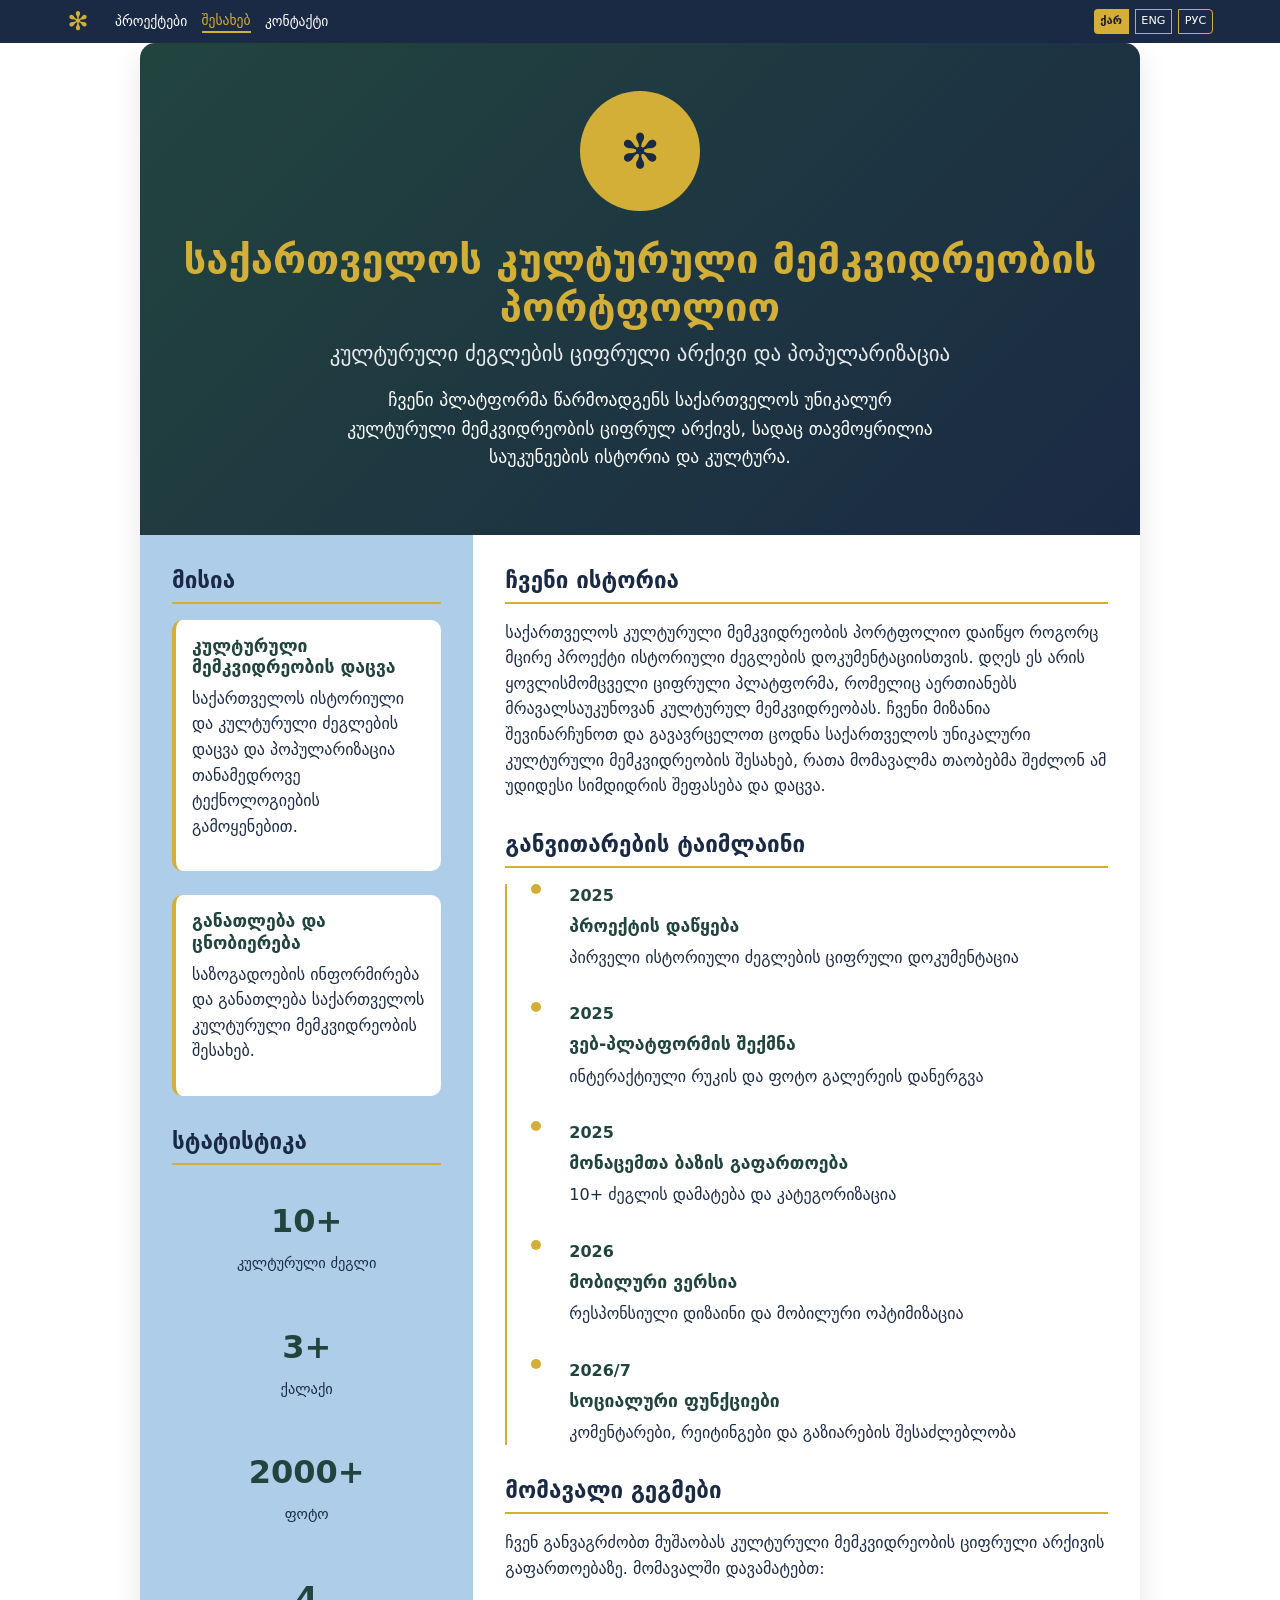
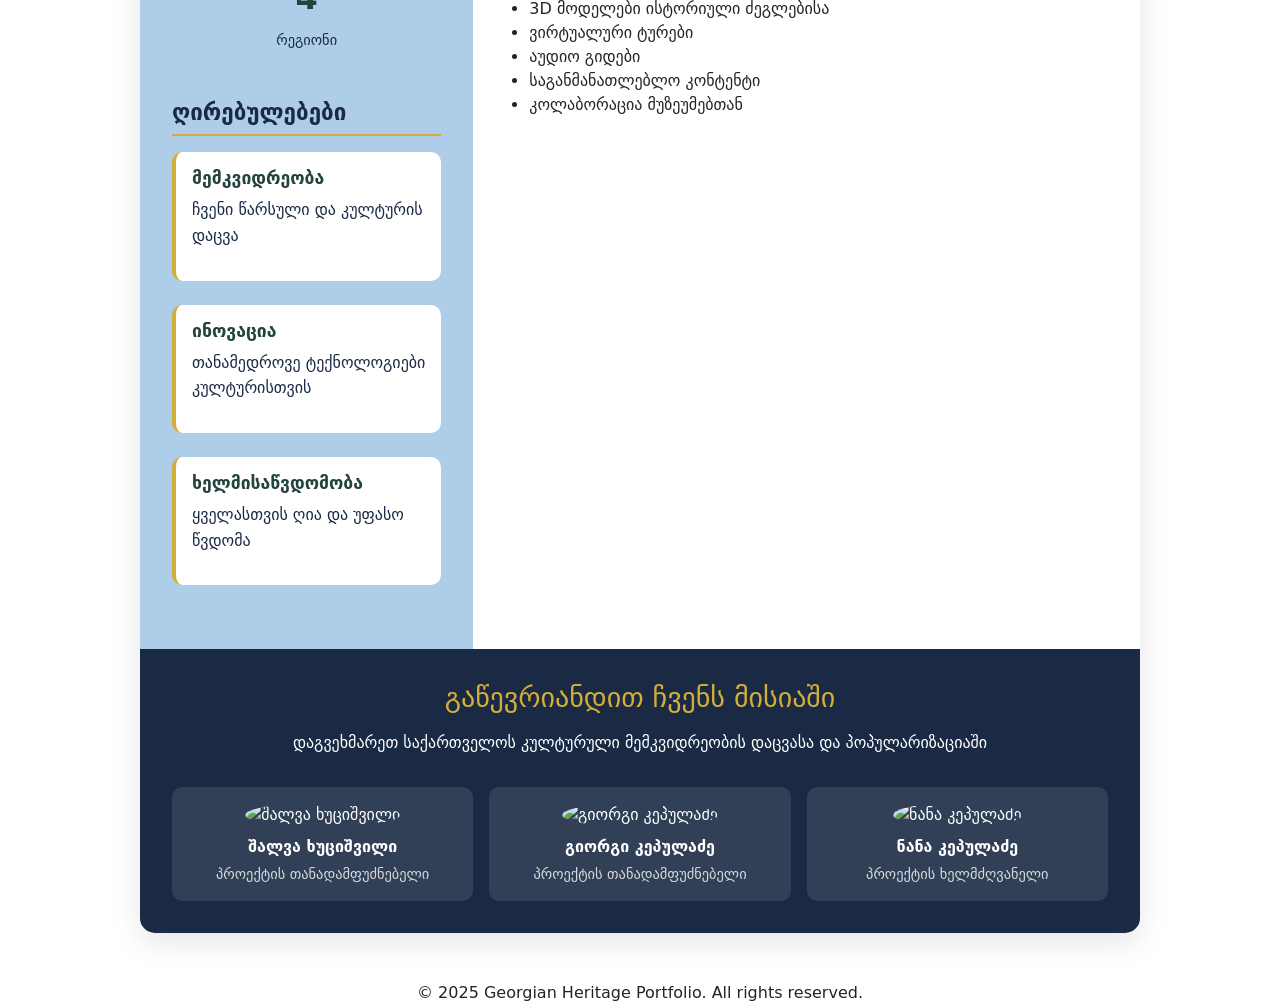
==== commit 120799b7: "Publish from local CMS 2026-06-18 14:25" ====
--- a/about.html
+++ b/about.html
@@ -1,492 +1,486 @@
-<!DOCTYPE html>
-<html lang="ka">
-<head>
-    <meta charset="UTF-8">
-    <meta name="viewport" content="width=device-width, initial-scale=1.0"/>
-    <title>Kepu</title>
-    <link rel="icon" href="static/favicon.svg" type="image/svg+xml">
-<link rel="apple-touch-icon" href="static/favicon.svg">
-    <link href="https://fonts.googleapis.com/css2?family=Playfair+Display:wght@700&family=Inter:wght@400;500&display=swap" rel="stylesheet">
-    <link rel="stylesheet" href="https://cdn.jsdelivr.net/npm/bootstrap@5.3.0/dist/css/bootstrap.min.css">
-    <link rel="stylesheet" href="https://cdn.jsdelivr.net/npm/bootstrap-icons@1.11.0/font/bootstrap-icons.css">
-    <link rel="stylesheet" href="static/style.css">
-</head>
-<body>
-    
-    
-<header class="navbar">
-    <div class="container navbar-inner">
-        <div class="navbar-start">
-            <a href="index.html" class="logo text-white text-decoration-none">✻</a>
-            <button class="mobile-menu-btn" id="mobileMenuBtn" type="button" aria-label="მენიუ">
-                <i class="bi bi-list"></i>
-            </button>
-            <nav id="mainNav">
-                <a href="index.html" class="" data-i18n="nav.projects">პროექტები</a>
-                <a href="about.html" class="active" data-i18n="nav.about">შესახებ</a>
-                <a href="contact.html" class="" data-i18n="nav.contact">კონტაქტი</a>
-            </nav>
-        </div>
-        
-        <div class="navbar-end">
-            
-            <div class="lang-switcher btn-group btn-group-sm" role="group" aria-label="Language">
-                <a href="#" class="btn btn-outline-light" data-lang="ka">ქარ</a>
-                <a href="#" class="btn btn-outline-light" data-lang="en">ENG</a>
-                <a href="#" class="btn btn-outline-light" data-lang="ru">РУС</a>
-            </div>
-        </div>
-    </div>
-</header>
-
-    <main class="container mb-5">
-        <style>
-.about-container {
-    max-width: 1000px;
-    margin: 0 auto;
-    background: white;
-    border-radius: 15px;
-    box-shadow: 0 10px 30px rgba(0, 0, 0, 0.1);
-    overflow: hidden;
-}
-
-.about-header {
-    background: linear-gradient(135deg, var(--deep-forest-green) 0%, var(--dark-navy) 100%);
-    color: white;
-    padding: 3rem 2rem;
-    text-align: center;
-    position: relative;
-}
-
-.about-logo {
-    width: 120px;
-    height: 120px;
-    background: var(--gold-accent);
-    border-radius: 50%;
-    display: flex;
-    align-items: center;
-    justify-content: center;
-    margin: 0 auto 1.5rem;
-    font-size: 3rem;
-    font-weight: bold;
-    color: var(--dark-navy);
-}
-
-.about-title {
-    font-size: 2.5rem;
-    font-weight: 700;
-    margin-bottom: 0.5rem;
-    color: var(--gold-accent);
-}
-
-.about-subtitle {
-    font-size: 1.3rem;
-    opacity: 0.9;
-    margin-bottom: 1rem;
-}
-
-.about-intro {
-    max-width: 600px;
-    margin: 0 auto;
-    font-size: 1.1rem;
-    line-height: 1.6;
-}
-
-.about-main {
-    display: grid;
-    grid-template-columns: 1fr 2fr;
-    gap: 0;
-}
-
-@media (max-width: 768px) {
-    .about-main {
-        grid-template-columns: 1fr;
-    }
-}
-
-.about-sidebar {
-    background: var(--frost-blue);
-    padding: 2rem;
-}
-
-.about-content {
-    padding: 2rem;
-}
-
-.about-section {
-    margin-bottom: 2rem;
-}
-
-.about-section h3 {
-    color: var(--dark-navy);
-    font-size: 1.4rem;
-    font-weight: 600;
-    margin-bottom: 1rem;
-    border-bottom: 2px solid var(--gold-accent);
-    padding-bottom: 0.5rem;
-}
-
-.about-section h4 {
-    color: var(--deep-forest-green);
-    font-size: 1.1rem;
-    font-weight: 600;
-    margin-bottom: 0.5rem;
-}
-
-.about-section p {
-    color: var(--dark-navy);
-    line-height: 1.6;
-    margin-bottom: 1rem;
-}
-
-.mission-item, .value-item {
-    margin-bottom: 1.5rem;
-    padding: 1rem;
-    background: white;
-    border-radius: 10px;
-    border-left: 4px solid var(--gold-accent);
-}
-
-.mission-item h4, .value-item h4 {
-    margin-bottom: 0.5rem;
-    color: var(--deep-forest-green);
-}
-
-.stats-grid {
-    display: grid;
-    grid-template-columns: repeat(auto-fit, minmax(150px, 1fr));
-    gap: 1rem;
-    margin-top: 1rem;
-}
-
-.stat-item {
-    text-align: center;
-    padding: 1rem;
-    background: var(--frost-blue);
-    border-radius: 10px;
-}
-
-.stat-number {
-    font-size: 2rem;
-    font-weight: bold;
-    color: var(--deep-forest-green);
-    display: block;
-}
-
-.stat-label {
-    font-size: 0.9rem;
-    color: var(--dark-navy);
-    margin-top: 0.5rem;
-}
-
-.timeline {
-    position: relative;
-    padding-left: 2rem;
-}
-
-.timeline::before {
-    content: '';
-    position: absolute;
-    left: 0;
-    top: 0;
-    bottom: 0;
-    width: 2px;
-    background: var(--gold-accent);
-}
-
-.timeline-item {
-    position: relative;
-    margin-bottom: 2rem;
-    padding-left: 2rem;
-}
-
-.timeline-item::before {
-    content: '';
-    position: absolute;
-    left: -6px;
-    top: 0;
-    width: 10px;
-    height: 10px;
-    background: var(--gold-accent);
-    border-radius: 50%;
-}
-
-.timeline-year {
-    font-weight: bold;
-    color: var(--deep-forest-green);
-    margin-bottom: 0.5rem;
-}
-
-.about-footer {
-    background: var(--dark-navy);
-    color: white;
-    text-align: center;
-    padding: 2rem;
-}
-
-.about-footer h3 {
-    color: var(--gold-accent);
-    margin-bottom: 1rem;
-}
-
-.team-grid {
-    display: grid;
-    grid-template-columns: repeat(auto-fit, minmax(200px, 1fr));
-    gap: 1rem;
-    margin-top: 2rem;
-}
-
-.team-member {
-    background: rgba(255, 255, 255, 0.1);
-    padding: 1rem;
-    border-radius: 10px;
-    text-align: center;
-}
-
-.team-member img {
-    width: 80px;
-    height: 80px;
-    border-radius: 50%;
-    margin-bottom: 0.5rem;
-    object-fit: cover;
-}
-
-.team-name {
-    font-weight: 600;
-    margin-bottom: 0.3rem;
-}
-
-.team-role {
-    font-size: 0.9rem;
-    opacity: 0.8;
-}
-</style>
-        <div class="about-container">
-    <header class="about-header">
-        <div class="about-logo">✻</div>
-        <h1 class="about-title">საქართველოს კულტურული მემკვიდრეობის პორტფოლიო</h1>
-        
-        <p class="about-subtitle">კულტურული ძეგლების ციფრული არქივი და პოპულარიზაცია</p>
-        
-        
-        <div class="about-intro">
-            <p>ჩვენი პლატფორმა წარმოადგენს საქართველოს უნიკალურ კულტურული მემკვიდრეობის ციფრულ არქივს, სადაც თავმოყრილია საუკუნეების ისტორია და კულტურა.</p>
-        </div>
-        
-    </header>
-
-    <div class="about-main">
-        <aside class="about-sidebar">
-            
-            <section class="about-section">
-                <h3>მისია</h3>
-                
-                <div class="mission-item">
-                    <h4>კულტურული მემკვიდრეობის დაცვა</h4>
-                    <p>საქართველოს ისტორიული და კულტურული ძეგლების დაცვა და პოპულარიზაცია თანამედროვე ტექნოლოგიების გამოყენებით.</p>
-                </div>
-                
-                <div class="mission-item">
-                    <h4>განათლება და ცნობიერება</h4>
-                    <p>საზოგადოების ინფორმირება და განათლება საქართველოს კულტურული მემკვიდრეობის შესახებ.</p>
-                </div>
-                
-            </section>
-            
-
-            
-            <section class="about-section">
-                <h3>სტატისტიკა</h3>
-                <div class="stats-grid">
-                    
-                    <div class="stat-item">
-                        <span class="stat-number">500+</span>
-                        <div class="stat-label">კულტურული ძეგლი</div>
-                    </div>
-                    
-                    <div class="stat-item">
-                        <span class="stat-number">50+</span>
-                        <div class="stat-label">ქალაქი</div>
-                    </div>
-                    
-                    <div class="stat-item">
-                        <span class="stat-number">2000+</span>
-                        <div class="stat-label">ფოტო</div>
-                    </div>
-                    
-                    <div class="stat-item">
-                        <span class="stat-number">15</span>
-                        <div class="stat-label">რეგიონი</div>
-                    </div>
-                    
-                </div>
-            </section>
-            
-
-            
-            <section class="about-section">
-                <h3>ღირებულებები</h3>
-                
-                <div class="value-item">
-                    <h4>მემკვიდრეობა</h4>
-                    <p>ჩვენი წარსული და კულტურის დაცვა</p>
-                </div>
-                
-                <div class="value-item">
-                    <h4>ინოვაცია</h4>
-                    <p>თანამედროვე ტექნოლოგიები კულტურისთვის</p>
-                </div>
-                
-                <div class="value-item">
-                    <h4>ხელმისაწვდომობა</h4>
-                    <p>ყველასთვის ღია და უფასო წვდომა</p>
-                </div>
-                
-            </section>
-            
-        </aside>
-
-        <main class="about-content">
-            
-            <section class="about-section">
-                <h3>ჩვენი ისტორია</h3>
-                
-                <p>საქართველოს კულტურული მემკვიდრეობის პორტფოლიო დაიწყო როგორც მცირე პროექტი ისტორიული ძეგლების დოკუმენტაციისთვის. დღეს ეს არის ყოვლისმომცველი ციფრული პლატფორმა, რომელიც აერთიანებს მრავალსაუკუნოვან კულტურულ მემკვიდრეობას.</p>
-                
-                <p>ჩვენი მიზანია შევინარჩუნოთ და გავავრცელოთ ცოდნა საქართველოს უნიკალური კულტურული მემკვიდრეობის შესახებ, რათა მომავალი თაობები შეძლონ ამ უდიდესი სიმდიდრის შეფასება და დაცვა.</p>
-                
-            </section>
-            
-
-            
-            <section class="about-section">
-                <h3>განვითარების ტაიმლაინი</h3>
-                <div class="timeline">
-                    
-                    <div class="timeline-item">
-                        <div class="timeline-year">2020</div>
-                        <h4>პროექტის დაწყება</h4>
-                        <p>პირველი ისტორიული ძეგლების ციფრული დოკუმენტაცია</p>
-                    </div>
-                    
-                    <div class="timeline-item">
-                        <div class="timeline-year">2021</div>
-                        <h4>ვებ-პლატფორმის შექმნა</h4>
-                        <p>ინტერაქტიული რუკის და ფოტო გალერეის დანერგვა</p>
-                    </div>
-                    
-                    <div class="timeline-item">
-                        <div class="timeline-year">2022</div>
-                        <h4>მონაცემთა ბაზის გაფართოება</h4>
-                        <p>500+ ძეგლის დამატება და კატეგორიზაცია</p>
-                    </div>
-                    
-                    <div class="timeline-item">
-                        <div class="timeline-year">2023</div>
-                        <h4>მობილური ვერსია</h4>
-                        <p>რესპონსიული დიზაინი და მობილური ოპტიმიზაცია</p>
-                    </div>
-                    
-                    <div class="timeline-item">
-                        <div class="timeline-year">2024</div>
-                        <h4>სოციალური ფუნქციები</h4>
-                        <p>კომენტარები, რეიტინგები და გაზიარების შესაძლებლობა</p>
-                    </div>
-                    
-                </div>
-            </section>
-            
-
-            
-            <section class="about-section">
-                <h3>მომავალი გეგმები</h3>
-                <p>ჩვენ განვაგრძობთ მუშაობას კულტურული მემკვიდრეობის ციფრული არქივის გაფართოებაზე. მომავალში დავამატებთ:</p>
-                
-                <ul style="padding-left: 1.5rem;">
-                    
-                    <li>3D მოდელები ისტორიული ძეგლებისა</li>
-                    
-                    <li>ვირტუალური ტურები</li>
-                    
-                    <li>აუდიო გიდები</li>
-                    
-                    <li>საგანმანათლებლო კონტენტი</li>
-                    
-                    <li>კოლაბორაცია მუზეუმებთან</li>
-                    
-                </ul>
-                
-            </section>
-            
-        </main>
-    </div>
-
-    
-    <footer class="about-footer">
-        <h3>გაწევრიანდით ჩვენს მისიაში</h3>
-        <p>დაგვეხმარეთ საქართველოს კულტურული მემკვიდრეობის დაცვასა და პოპულარიზაციაში</p>
-        
-        <div class="team-grid">
-            
-            <div class="team-member">
-                
-                <img src="https://images.unsplash.com/photo-1472099645785-5658abf4ff4e?w=200&amp;h=200&amp;fit=crop&amp;crop=face" alt="გიორგი მამულაშვილი">
-                
-                <div class="team-name">გიორგი მამულაშვილი</div>
-                <div class="team-role">პროექტის ლიდერი</div>
-            </div>
-            
-            <div class="team-member">
-                
-                <img src="https://images.unsplash.com/photo-1494790108755-2616b612b786?w=200&amp;h=200&amp;fit=crop&amp;crop=face" alt="მარიამ კობახიძე">
-                
-                <div class="team-name">მარიამ კობახიძე</div>
-                <div class="team-role">კურატორი</div>
-            </div>
-            
-            <div class="team-member">
-                
-                <img src="https://images.unsplash.com/photo-1507003211169-0a1dd7228f2d?w=200&amp;h=200&amp;fit=crop&amp;crop=face" alt="დავით ჭელიძე">
-                
-                <div class="team-name">დავით ჭელიძე</div>
-                <div class="team-role">დეველოპერი</div>
-            </div>
-            
-            <div class="team-member">
-                
-                <img src="https://images.unsplash.com/photo-1438761681033-6461ffad8d80?w=200&amp;h=200&amp;fit=crop&amp;crop=face" alt="ნინო ბერიძე">
-                
-                <div class="team-name">ნინო ბერიძე</div>
-                <div class="team-role">დიზაინერი</div>
-            </div>
-            
-        </div>
-        
-    </footer>
-    
-</div>
-    </main>
-
-    <footer>
-        <div class="container text-center">
-            &copy; 2025 Georgian Heritage Portfolio. All rights reserved.
-        </div>
-    </footer>
-
-    <script src="https://cdn.jsdelivr.net/npm/bootstrap@5.3.0/dist/js/bootstrap.bundle.min.js"></script>
-<script src="static/i18n.js"></script>
-<script>
-var mobileMenuBtn = document.getElementById('mobileMenuBtn');
-var mainNav = document.getElementById('mainNav');
-function checkScreenSize() { if (window.innerWidth > 991) mainNav.classList.remove('mobile-menu-open'); }
-if (mobileMenuBtn && mainNav) {
-    mobileMenuBtn.addEventListener('click', function() { mainNav.classList.toggle('mobile-menu-open'); });
-    document.querySelectorAll('#mainNav a').forEach(function(link) {
-        link.addEventListener('click', function() { mainNav.classList.remove('mobile-menu-open'); });
-    });
-    checkScreenSize();
-    window.addEventListener('resize', checkScreenSize);
-}
-</script>
-</body>
+<!DOCTYPE html>
+<html lang="ka">
+<head>
+    <meta charset="UTF-8">
+    <meta name="viewport" content="width=device-width, initial-scale=1.0"/>
+    <title>Kepu</title>
+    <link rel="icon" href="static/favicon.svg" type="image/svg+xml">
+<link rel="apple-touch-icon" href="static/favicon.svg">
+    <link href="https://fonts.googleapis.com/css2?family=Playfair+Display:wght@700&family=Inter:wght@400;500&display=swap" rel="stylesheet">
+    <link rel="stylesheet" href="https://cdn.jsdelivr.net/npm/bootstrap@5.3.0/dist/css/bootstrap.min.css">
+    <link rel="stylesheet" href="https://cdn.jsdelivr.net/npm/bootstrap-icons@1.11.0/font/bootstrap-icons.css">
+    <link rel="stylesheet" href="static/style.css">
+</head>
+<body>
+    
+    
+<header class="navbar">
+    <div class="container navbar-inner">
+        <div class="navbar-start">
+            <a href="index.html" class="logo text-white text-decoration-none">✻</a>
+            <button class="mobile-menu-btn" id="mobileMenuBtn" type="button" aria-label="მენიუ">
+                <i class="bi bi-list"></i>
+            </button>
+            <nav id="mainNav">
+                <a href="index.html" class="" data-i18n="nav.projects">პროექტები</a>
+                <a href="about.html" class="active" data-i18n="nav.about">შესახებ</a>
+                <a href="contact.html" class="" data-i18n="nav.contact">კონტაქტი</a>
+            </nav>
+        </div>
+        
+        <div class="navbar-end">
+            
+            <div class="lang-switcher btn-group btn-group-sm" role="group" aria-label="Language">
+                <a href="#" class="btn btn-outline-light" data-lang="ka">ქარ</a>
+                <a href="#" class="btn btn-outline-light" data-lang="en">ENG</a>
+                <a href="#" class="btn btn-outline-light" data-lang="ru">РУС</a>
+            </div>
+        </div>
+    </div>
+</header>
+
+    <main class="container mb-5">
+        <style>
+.about-container {
+    max-width: 1000px;
+    margin: 0 auto;
+    background: white;
+    border-radius: 15px;
+    box-shadow: 0 10px 30px rgba(0, 0, 0, 0.1);
+    overflow: hidden;
+}
+
+.about-header {
+    background: linear-gradient(135deg, var(--deep-forest-green) 0%, var(--dark-navy) 100%);
+    color: white;
+    padding: 3rem 2rem;
+    text-align: center;
+    position: relative;
+}
+
+.about-logo {
+    width: 120px;
+    height: 120px;
+    background: var(--gold-accent);
+    border-radius: 50%;
+    display: flex;
+    align-items: center;
+    justify-content: center;
+    margin: 0 auto 1.5rem;
+    font-size: 3rem;
+    font-weight: bold;
+    color: var(--dark-navy);
+}
+
+.about-title {
+    font-size: 2.5rem;
+    font-weight: 700;
+    margin-bottom: 0.5rem;
+    color: var(--gold-accent);
+}
+
+.about-subtitle {
+    font-size: 1.3rem;
+    opacity: 0.9;
+    margin-bottom: 1rem;
+}
+
+.about-intro {
+    max-width: 600px;
+    margin: 0 auto;
+    font-size: 1.1rem;
+    line-height: 1.6;
+}
+
+.about-main {
+    display: grid;
+    grid-template-columns: 1fr 2fr;
+    gap: 0;
+}
+
+@media (max-width: 768px) {
+    .about-main {
+        grid-template-columns: 1fr;
+    }
+}
+
+.about-sidebar {
+    background: var(--frost-blue);
+    padding: 2rem;
+}
+
+.about-content {
+    padding: 2rem;
+}
+
+.about-section {
+    margin-bottom: 2rem;
+}
+
+.about-section h3 {
+    color: var(--dark-navy);
+    font-size: 1.4rem;
+    font-weight: 600;
+    margin-bottom: 1rem;
+    border-bottom: 2px solid var(--gold-accent);
+    padding-bottom: 0.5rem;
+}
+
+.about-section h4 {
+    color: var(--deep-forest-green);
+    font-size: 1.1rem;
+    font-weight: 600;
+    margin-bottom: 0.5rem;
+}
+
+.about-section p {
+    color: var(--dark-navy);
+    line-height: 1.6;
+    margin-bottom: 1rem;
+}
+
+.mission-item, .value-item {
+    margin-bottom: 1.5rem;
+    padding: 1rem;
+    background: white;
+    border-radius: 10px;
+    border-left: 4px solid var(--gold-accent);
+}
+
+.mission-item h4, .value-item h4 {
+    margin-bottom: 0.5rem;
+    color: var(--deep-forest-green);
+}
+
+.stats-grid {
+    display: grid;
+    grid-template-columns: repeat(auto-fit, minmax(150px, 1fr));
+    gap: 1rem;
+    margin-top: 1rem;
+}
+
+.stat-item {
+    text-align: center;
+    padding: 1rem;
+    background: var(--frost-blue);
+    border-radius: 10px;
+}
+
+.stat-number {
+    font-size: 2rem;
+    font-weight: bold;
+    color: var(--deep-forest-green);
+    display: block;
+}
+
+.stat-label {
+    font-size: 0.9rem;
+    color: var(--dark-navy);
+    margin-top: 0.5rem;
+}
+
+.timeline {
+    position: relative;
+    padding-left: 2rem;
+}
+
+.timeline::before {
+    content: '';
+    position: absolute;
+    left: 0;
+    top: 0;
+    bottom: 0;
+    width: 2px;
+    background: var(--gold-accent);
+}
+
+.timeline-item {
+    position: relative;
+    margin-bottom: 2rem;
+    padding-left: 2rem;
+}
+
+.timeline-item::before {
+    content: '';
+    position: absolute;
+    left: -6px;
+    top: 0;
+    width: 10px;
+    height: 10px;
+    background: var(--gold-accent);
+    border-radius: 50%;
+}
+
+.timeline-year {
+    font-weight: bold;
+    color: var(--deep-forest-green);
+    margin-bottom: 0.5rem;
+}
+
+.about-footer {
+    background: var(--dark-navy);
+    color: white;
+    text-align: center;
+    padding: 2rem;
+}
+
+.about-footer h3 {
+    color: var(--gold-accent);
+    margin-bottom: 1rem;
+}
+
+.team-grid {
+    display: grid;
+    grid-template-columns: repeat(auto-fit, minmax(200px, 1fr));
+    gap: 1rem;
+    margin-top: 2rem;
+}
+
+.team-member {
+    background: rgba(255, 255, 255, 0.1);
+    padding: 1rem;
+    border-radius: 10px;
+    text-align: center;
+}
+
+.team-member img {
+    width: 80px;
+    height: 80px;
+    border-radius: 50%;
+    margin-bottom: 0.5rem;
+    object-fit: cover;
+}
+
+.team-name {
+    font-weight: 600;
+    margin-bottom: 0.3rem;
+}
+
+.team-role {
+    font-size: 0.9rem;
+    opacity: 0.8;
+}
+</style>
+        <div class="about-container">
+    <header class="about-header">
+        <div class="about-logo">✻</div>
+        <h1 class="about-title">საქართველოს კულტურული მემკვიდრეობის პორტფოლიო</h1>
+        
+        <p class="about-subtitle">კულტურული ძეგლების ციფრული არქივი და პოპულარიზაცია</p>
+        
+        
+        <div class="about-intro">
+            <p>ჩვენი პლატფორმა წარმოადგენს საქართველოს უნიკალურ კულტურული მემკვიდრეობის ციფრულ არქივს, სადაც თავმოყრილია საუკუნეების ისტორია და კულტურა.</p>
+        </div>
+        
+    </header>
+
+    <div class="about-main">
+        <aside class="about-sidebar">
+            
+            <section class="about-section">
+                <h3>მისია</h3>
+                
+                <div class="mission-item">
+                    <h4>კულტურული მემკვიდრეობის დაცვა</h4>
+                    <p>საქართველოს ისტორიული და კულტურული ძეგლების დაცვა და პოპულარიზაცია თანამედროვე ტექნოლოგიების გამოყენებით.</p>
+                </div>
+                
+                <div class="mission-item">
+                    <h4>განათლება და ცნობიერება</h4>
+                    <p>საზოგადოების ინფორმირება და განათლება საქართველოს კულტურული მემკვიდრეობის შესახებ.</p>
+                </div>
+                
+            </section>
+            
+
+            
+            <section class="about-section">
+                <h3>სტატისტიკა</h3>
+                <div class="stats-grid">
+                    
+                    <div class="stat-item">
+                        <span class="stat-number">10+</span>
+                        <div class="stat-label">კულტურული ძეგლი</div>
+                    </div>
+                    
+                    <div class="stat-item">
+                        <span class="stat-number">3+</span>
+                        <div class="stat-label">ქალაქი</div>
+                    </div>
+                    
+                    <div class="stat-item">
+                        <span class="stat-number">2000+</span>
+                        <div class="stat-label">ფოტო</div>
+                    </div>
+                    
+                    <div class="stat-item">
+                        <span class="stat-number">4</span>
+                        <div class="stat-label">რეგიონი</div>
+                    </div>
+                    
+                </div>
+            </section>
+            
+
+            
+            <section class="about-section">
+                <h3>ღირებულებები</h3>
+                
+                <div class="value-item">
+                    <h4>მემკვიდრეობა</h4>
+                    <p>ჩვენი წარსული და კულტურის დაცვა</p>
+                </div>
+                
+                <div class="value-item">
+                    <h4>ინოვაცია</h4>
+                    <p>თანამედროვე ტექნოლოგიები კულტურისთვის</p>
+                </div>
+                
+                <div class="value-item">
+                    <h4>ხელმისაწვდომობა</h4>
+                    <p>ყველასთვის ღია და უფასო წვდომა</p>
+                </div>
+                
+            </section>
+            
+        </aside>
+
+        <main class="about-content">
+            
+            <section class="about-section">
+                <h3>ჩვენი ისტორია</h3>
+                
+                <p>საქართველოს კულტურული მემკვიდრეობის პორტფოლიო დაიწყო როგორც მცირე პროექტი ისტორიული ძეგლების დოკუმენტაციისთვის. დღეს ეს არის ყოვლისმომცველი ციფრული პლატფორმა, რომელიც აერთიანებს მრავალსაუკუნოვან კულტურულ მემკვიდრეობას.+
++
+ჩვენი მიზანია შევინარჩუნოთ და გავავრცელოთ ცოდნა საქართველოს უნიკალური კულტურული მემკვიდრეობის შესახებ, რათა მომავალმა თაობებმა შეძლონ ამ უდიდესი სიმდიდრის შეფასება და დაცვა.</p>
+                
+            </section>
+            
+
+            
+            <section class="about-section">
+                <h3>განვითარების ტაიმლაინი</h3>
+                <div class="timeline">
+                    
+                    <div class="timeline-item">
+                        <div class="timeline-year">2025</div>
+                        <h4>პროექტის დაწყება</h4>
+                        <p>პირველი ისტორიული ძეგლების ციფრული დოკუმენტაცია</p>
+                    </div>
+                    
+                    <div class="timeline-item">
+                        <div class="timeline-year">2025</div>
+                        <h4>ვებ-პლატფორმის შექმნა</h4>
+                        <p>ინტერაქტიული რუკის და ფოტო გალერეის დანერგვა</p>
+                    </div>
+                    
+                    <div class="timeline-item">
+                        <div class="timeline-year">2025</div>
+                        <h4>მონაცემთა ბაზის გაფართოება</h4>
+                        <p>10+ ძეგლის დამატება და კატეგორიზაცია</p>
+                    </div>
+                    
+                    <div class="timeline-item">
+                        <div class="timeline-year">2026</div>
+                        <h4>მობილური ვერსია</h4>
+                        <p>რესპონსიული დიზაინი და მობილური ოპტიმიზაცია</p>
+                    </div>
+                    
+                    <div class="timeline-item">
+                        <div class="timeline-year">2026/7</div>
+                        <h4>სოციალური ფუნქციები</h4>
+                        <p>კომენტარები, რეიტინგები და გაზიარების შესაძლებლობა</p>
+                    </div>
+                    
+                </div>
+            </section>
+            
+
+            
+            <section class="about-section">
+                <h3>მომავალი გეგმები</h3>
+                <p>ჩვენ განვაგრძობთ მუშაობას კულტურული მემკვიდრეობის ციფრული არქივის გაფართოებაზე. მომავალში დავამატებთ:</p>
+                
+                <ul style="padding-left: 1.5rem;">
+                    
+                    <li>3D მოდელები ისტორიული ძეგლებისა</li>
+                    
+                    <li>ვირტუალური ტურები</li>
+                    
+                    <li>აუდიო გიდები</li>
+                    
+                    <li>საგანმანათლებლო კონტენტი</li>
+                    
+                    <li>კოლაბორაცია მუზეუმებთან</li>
+                    
+                </ul>
+                
+            </section>
+            
+        </main>
+    </div>
+
+    
+    <footer class="about-footer">
+        <h3>გაწევრიანდით ჩვენს მისიაში</h3>
+        <p>დაგვეხმარეთ საქართველოს კულტურული მემკვიდრეობის დაცვასა და პოპულარიზაციაში</p>
+        
+        <div class="team-grid">
+            
+            <div class="team-member">
+                
+                <img src="https://images.unsplash.com/photo-1472099645785-5658abf4ff4e?w=200&amp;h=200&amp;fit=crop&amp;crop=face" alt="შალვა ხუციშვილი">
+                
+                <div class="team-name">შალვა ხუციშვილი</div>
+                <div class="team-role">პროექტის თანადამფუძნებელი</div>
+            </div>
+            
+            <div class="team-member">
+                
+                <img src="https://images.unsplash.com/photo-1494790108755-2616b612b786?w=200&amp;h=200&amp;fit=crop&amp;crop=face" alt="გიორგი კეპულაძე">
+                
+                <div class="team-name">გიორგი კეპულაძე</div>
+                <div class="team-role">პროექტის თანადამფუძნებელი</div>
+            </div>
+            
+            <div class="team-member">
+                
+                <img src="https://images.unsplash.com/photo-1507003211169-0a1dd7228f2d?w=200&amp;h=200&amp;fit=crop&amp;crop=face" alt="ნანა კეპულაძე">
+                
+                <div class="team-name">ნანა კეპულაძე</div>
+                <div class="team-role">პროექტის ხელმძღვანელი</div>
+            </div>
+            
+        </div>
+        
+    </footer>
+    
+</div>
+    </main>
+
+    <footer>
+        <div class="container text-center">
+            &copy; 2025 Georgian Heritage Portfolio. All rights reserved.
+        </div>
+    </footer>
+
+    <script src="https://cdn.jsdelivr.net/npm/bootstrap@5.3.0/dist/js/bootstrap.bundle.min.js"></script>
+<script src="static/i18n.js"></script>
+<script>
+var mobileMenuBtn = document.getElementById('mobileMenuBtn');
+var mainNav = document.getElementById('mainNav');
+function checkScreenSize() { if (window.innerWidth > 991) mainNav.classList.remove('mobile-menu-open'); }
+if (mobileMenuBtn && mainNav) {
+    mobileMenuBtn.addEventListener('click', function() { mainNav.classList.toggle('mobile-menu-open'); });
+    document.querySelectorAll('#mainNav a').forEach(function(link) {
+        link.addEventListener('click', function() { mainNav.classList.remove('mobile-menu-open'); });
+    });
+    checkScreenSize();
+    window.addEventListener('resize', checkScreenSize);
+}
+</script>
+</body>
 </html>
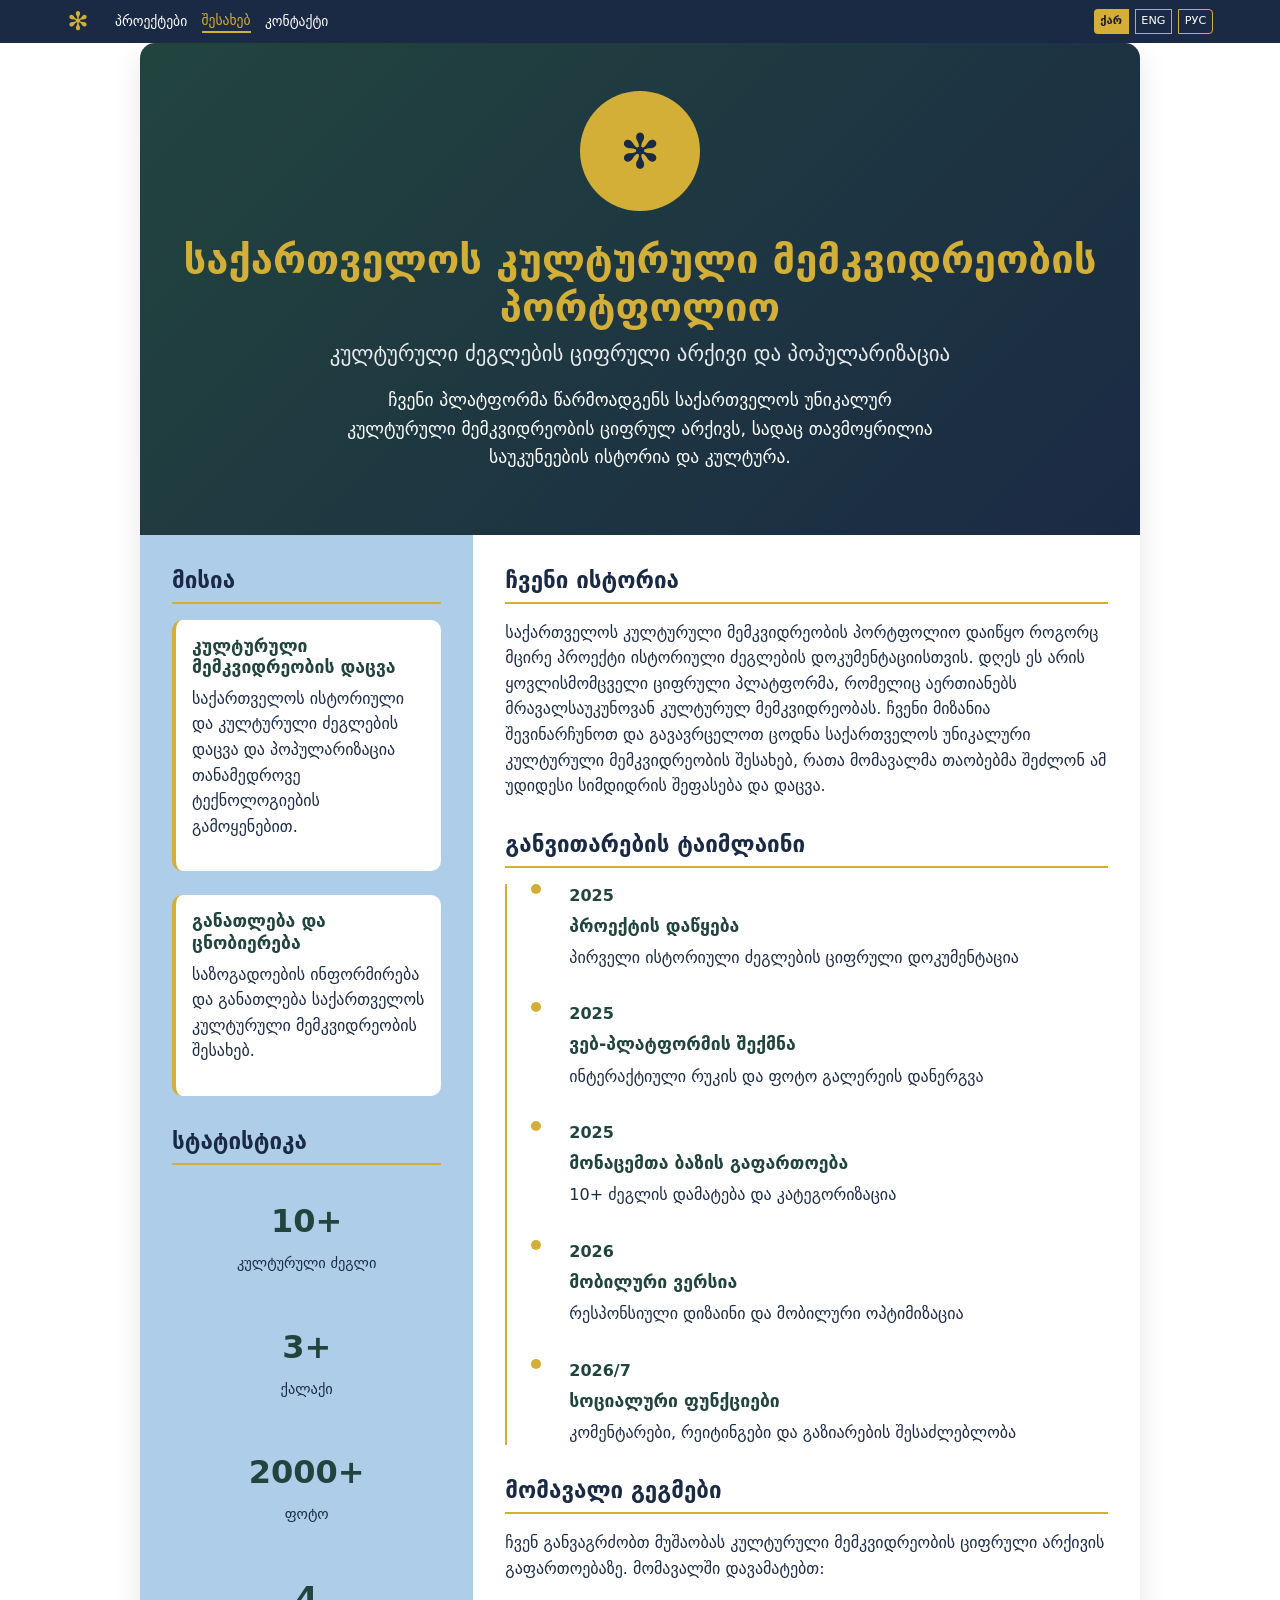
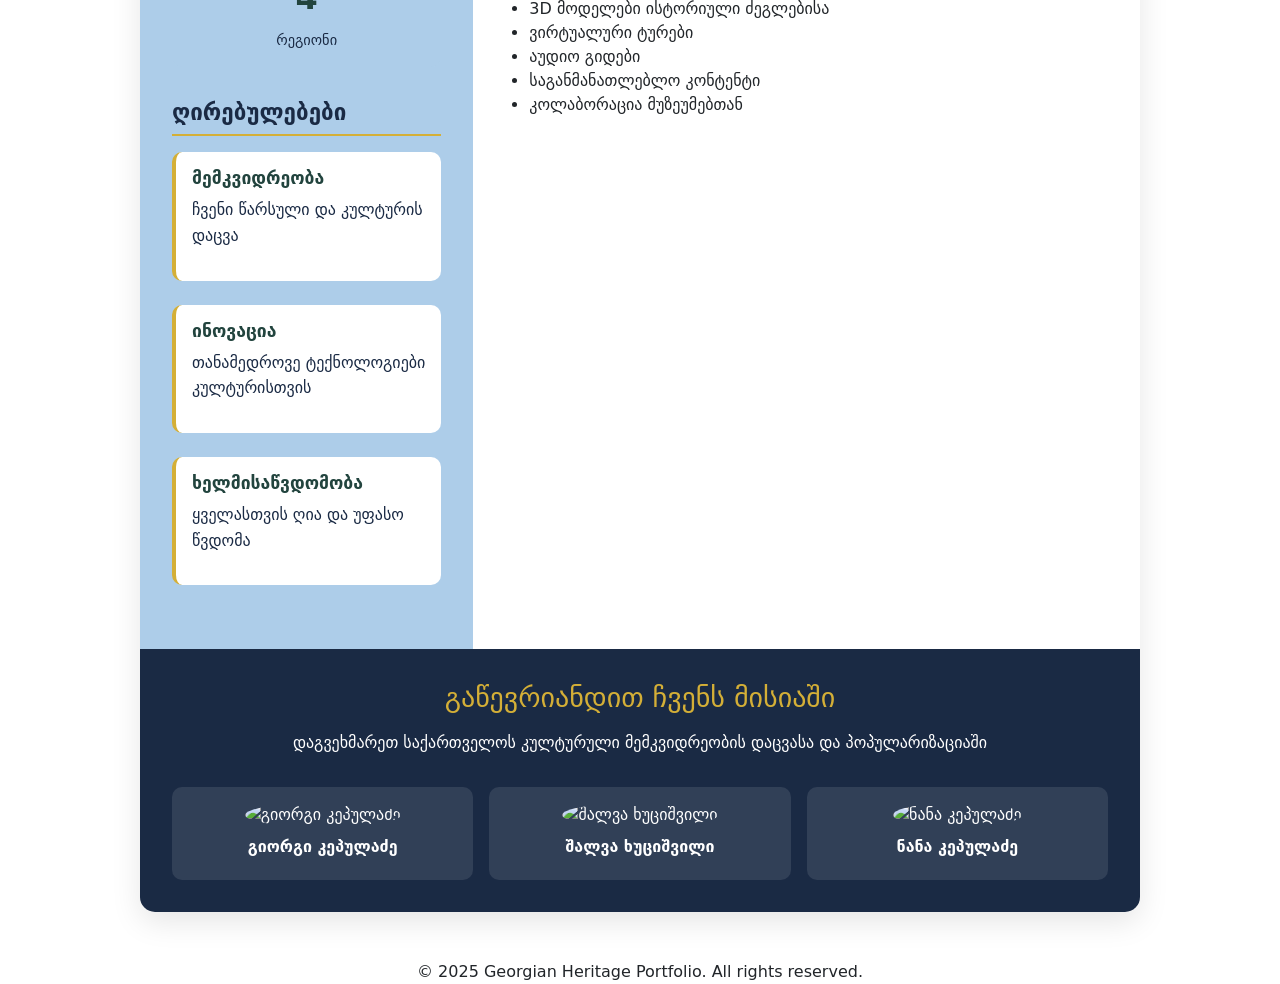
==== commit c6dd2b96: "Publish from local CMS 2026-06-18 14:42" ====
--- a/about.html
+++ b/about.html
@@ -432,26 +432,26 @@
             
             <div class="team-member">
                 
-                <img src="https://images.unsplash.com/photo-1472099645785-5658abf4ff4e?w=200&amp;h=200&amp;fit=crop&amp;crop=face" alt="შალვა ხუციშვილი">
+                <img src="https://pub-e596682234f34e708445409c12658970.r2.dev/0%203d/kepu.jpg" alt="გიორგი კეპულაძე">
+                
+                <div class="team-name">გიორგი კეპულაძე</div>
+                
+            </div>
+            
+            <div class="team-member">
+                
+                <img src="https://pub-e596682234f34e708445409c12658970.r2.dev/0%203d/shalva.jpg" alt="შალვა ხუციშვილი">
                 
                 <div class="team-name">შალვა ხუციშვილი</div>
-                <div class="team-role">პროექტის თანადამფუძნებელი</div>
+                
             </div>
             
             <div class="team-member">
                 
-                <img src="https://images.unsplash.com/photo-1494790108755-2616b612b786?w=200&amp;h=200&amp;fit=crop&amp;crop=face" alt="გიორგი კეპულაძე">
-                
-                <div class="team-name">გიორგი კეპულაძე</div>
-                <div class="team-role">პროექტის თანადამფუძნებელი</div>
-            </div>
-            
-            <div class="team-member">
-                
-                <img src="https://images.unsplash.com/photo-1507003211169-0a1dd7228f2d?w=200&amp;h=200&amp;fit=crop&amp;crop=face" alt="ნანა კეპულაძე">
+                <img src="https://pub-e596682234f34e708445409c12658970.r2.dev/0%203d/nana.png" alt="ნანა კეპულაძე">
                 
                 <div class="team-name">ნანა კეპულაძე</div>
-                <div class="team-role">პროექტის ხელმძღვანელი</div>
+                
             </div>
             
         </div>
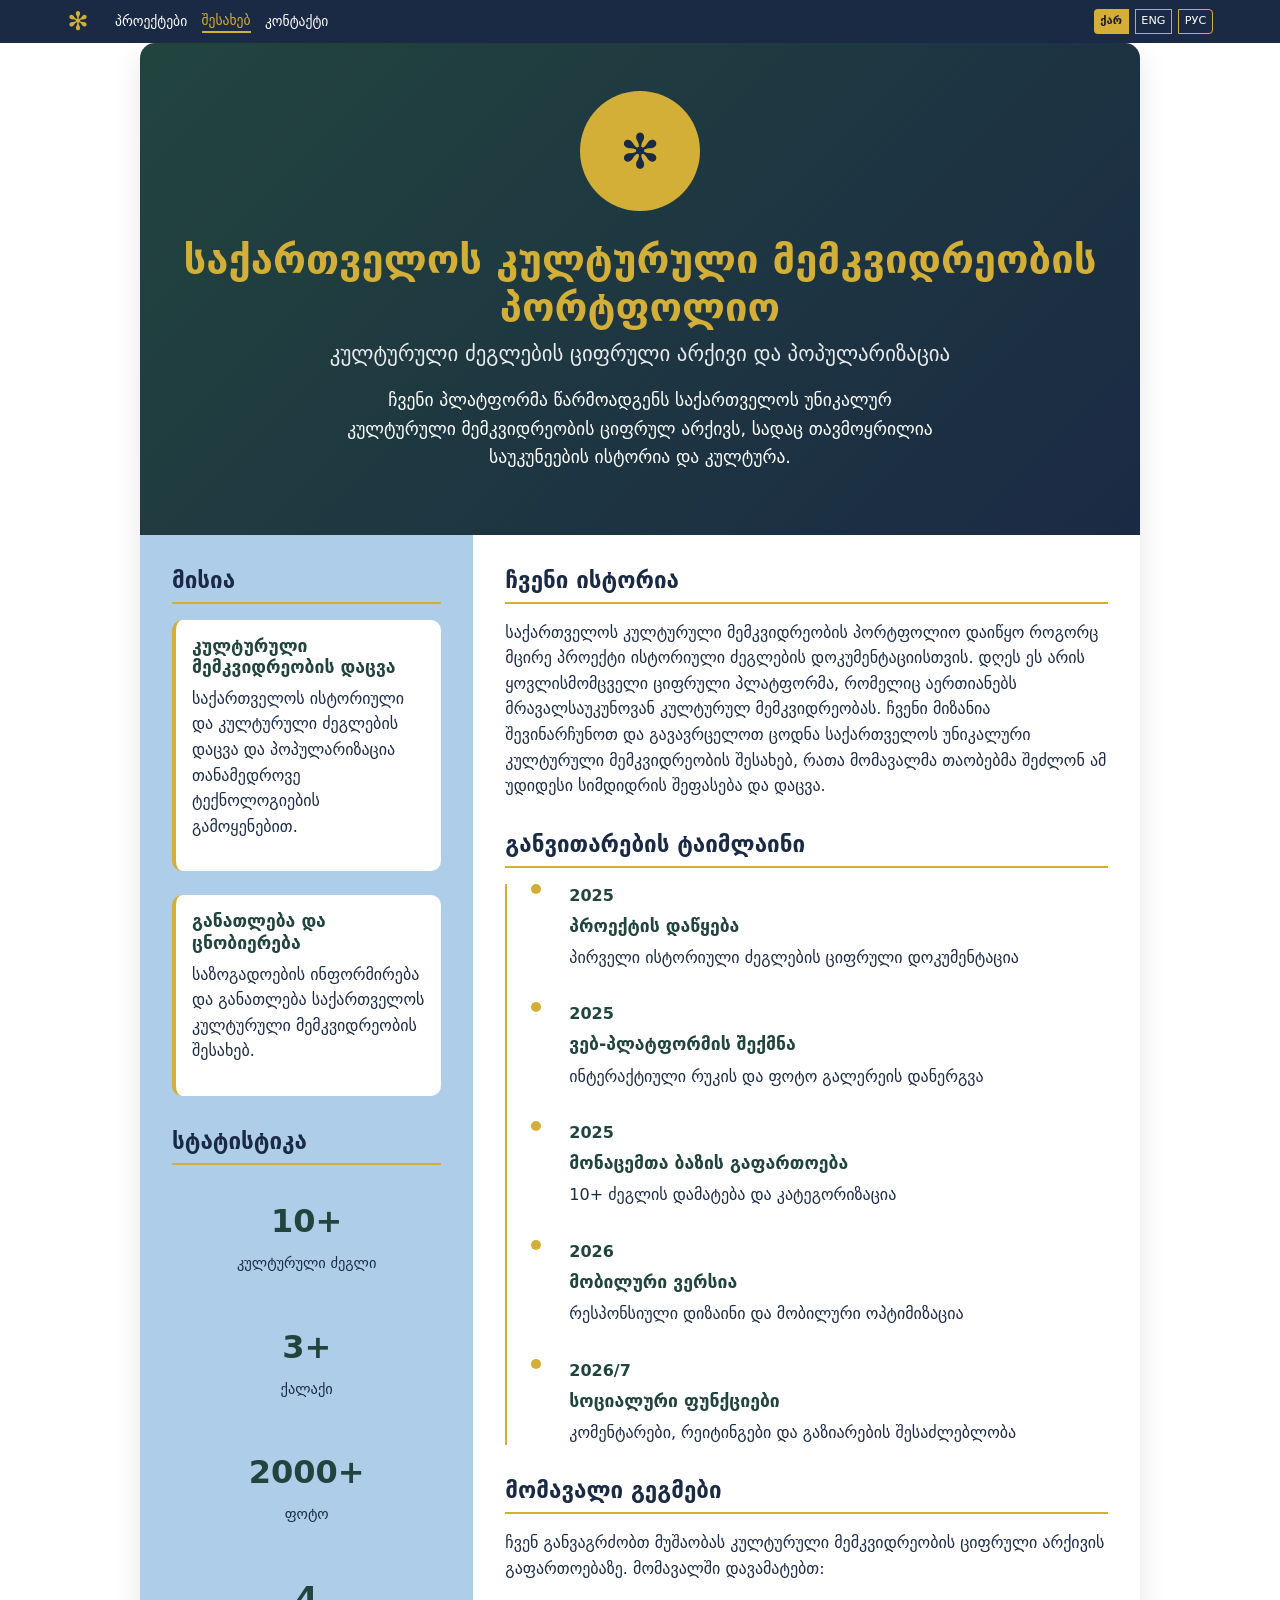
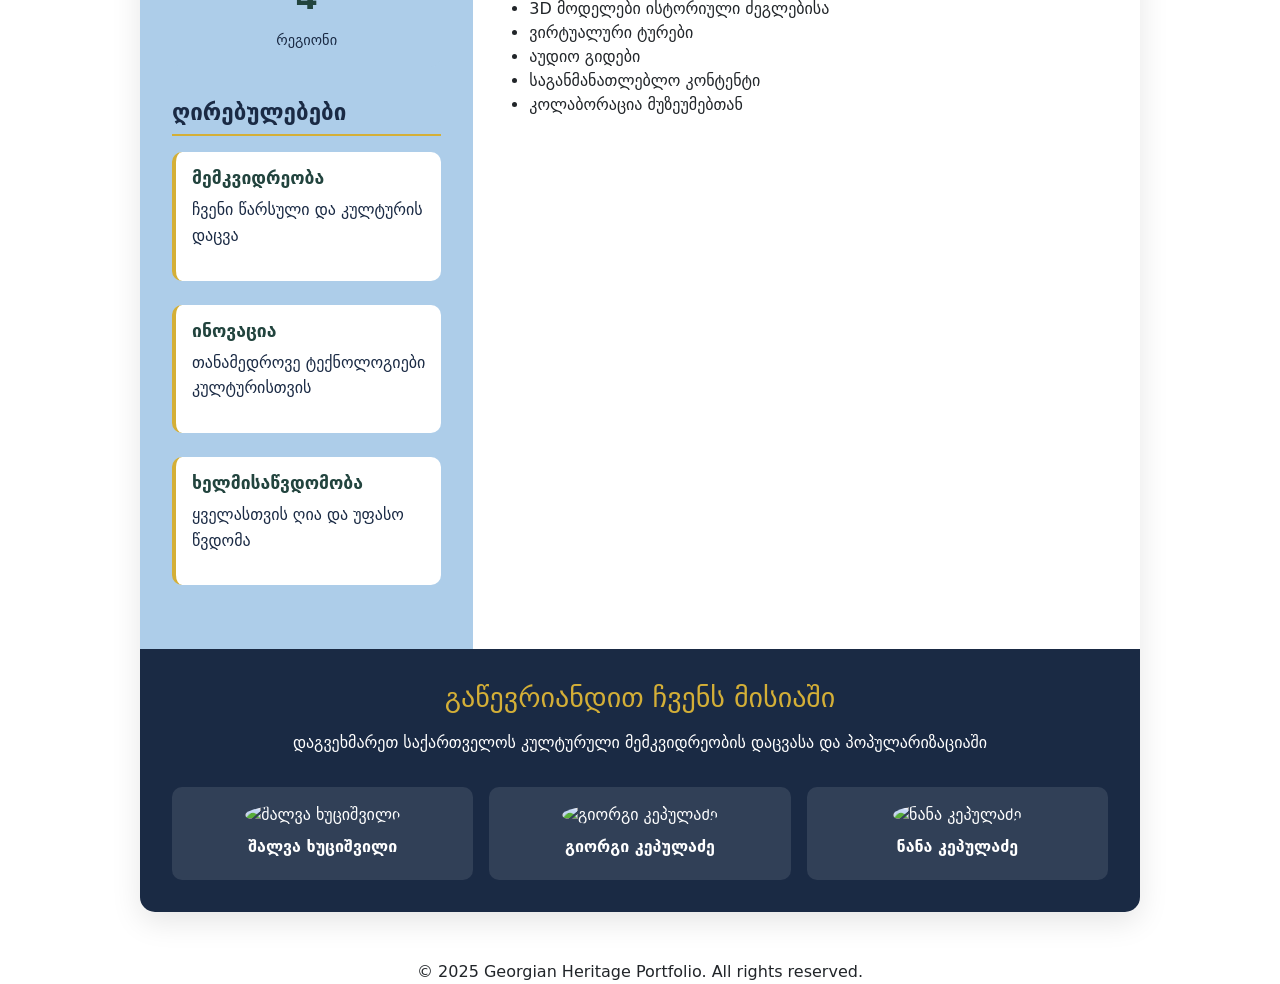
==== commit 04264036: "Publish from local CMS 2026-06-18 14:44" ====
--- a/about.html
+++ b/about.html
@@ -432,17 +432,17 @@
             
             <div class="team-member">
                 
+                <img src="https://pub-e596682234f34e708445409c12658970.r2.dev/0%203d/shalva.jpg" alt="შალვა ხუციშვილი">
+                
+                <div class="team-name">შალვა ხუციშვილი</div>
+                
+            </div>
+            
+            <div class="team-member">
+                
                 <img src="https://pub-e596682234f34e708445409c12658970.r2.dev/0%203d/kepu.jpg" alt="გიორგი კეპულაძე">
                 
                 <div class="team-name">გიორგი კეპულაძე</div>
-                
-            </div>
-            
-            <div class="team-member">
-                
-                <img src="https://pub-e596682234f34e708445409c12658970.r2.dev/0%203d/shalva.jpg" alt="შალვა ხუციშვილი">
-                
-                <div class="team-name">შალვა ხუციშვილი</div>
                 
             </div>
             
